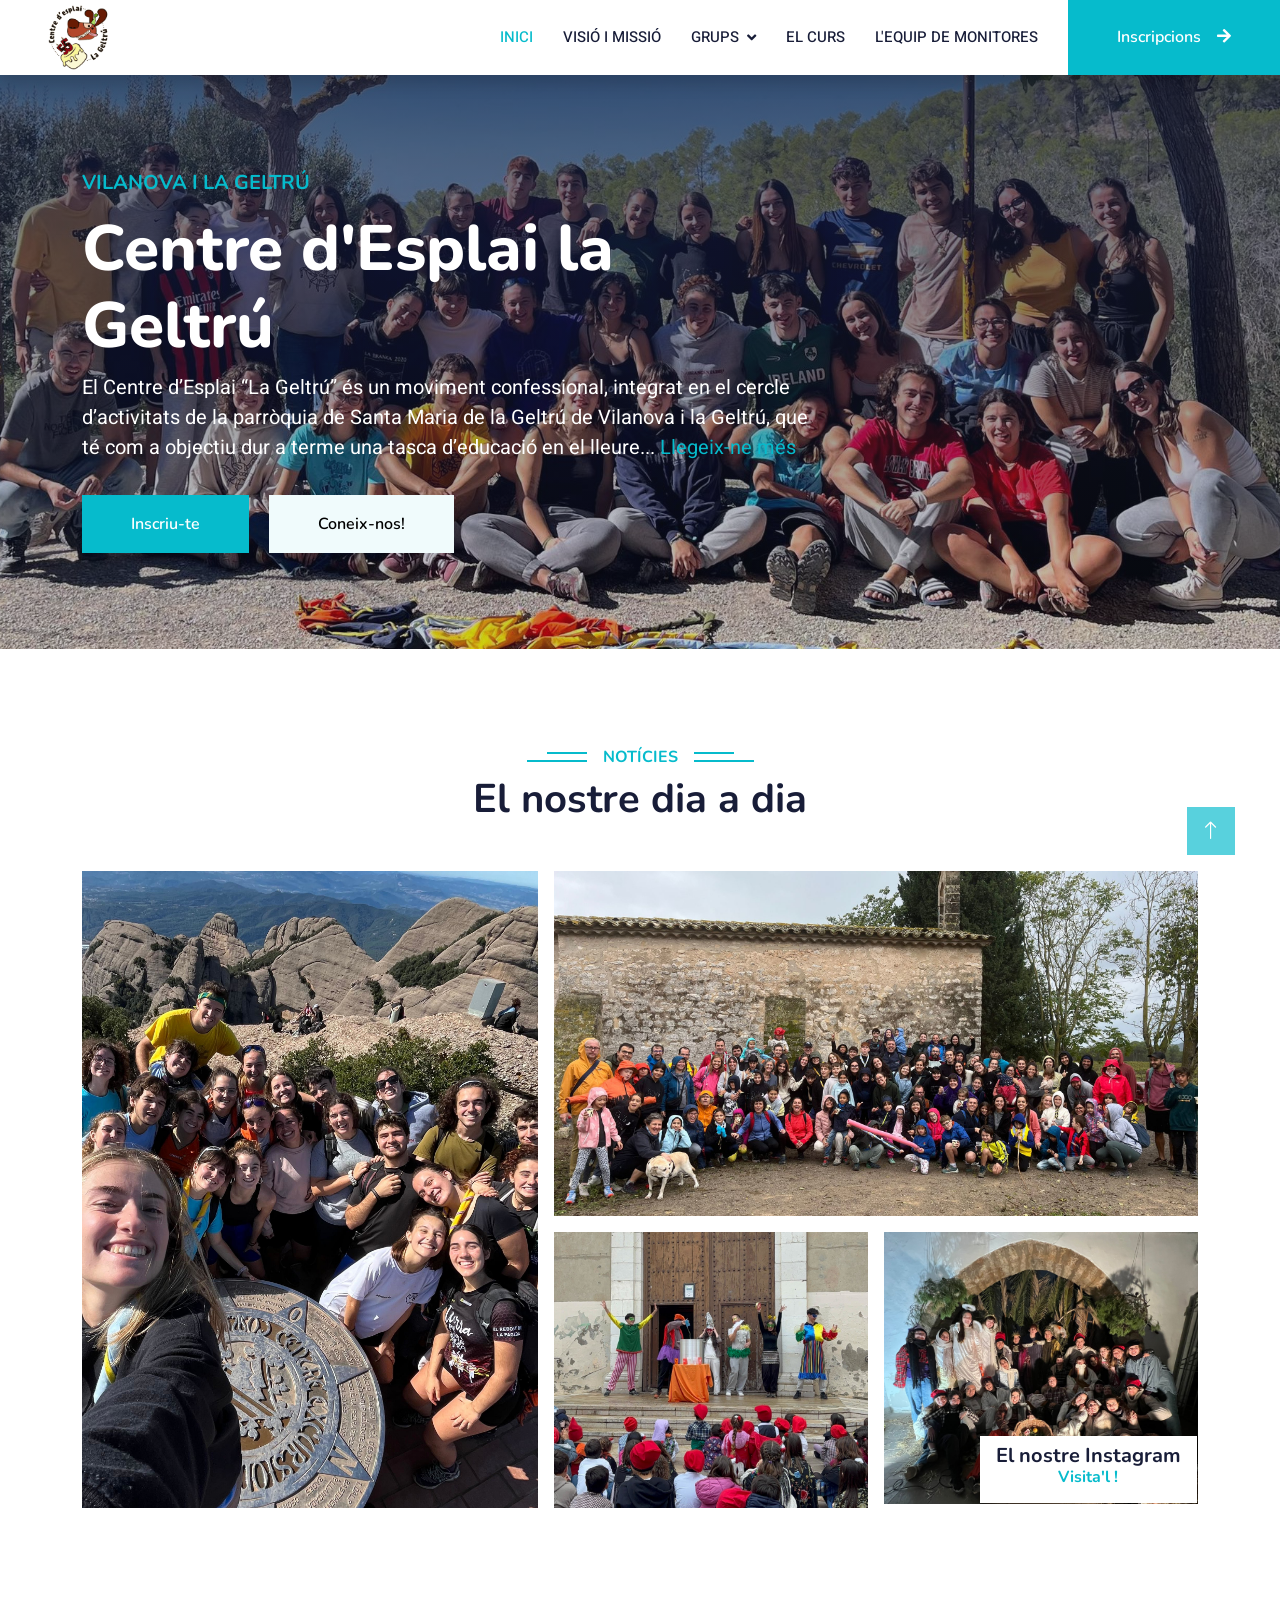
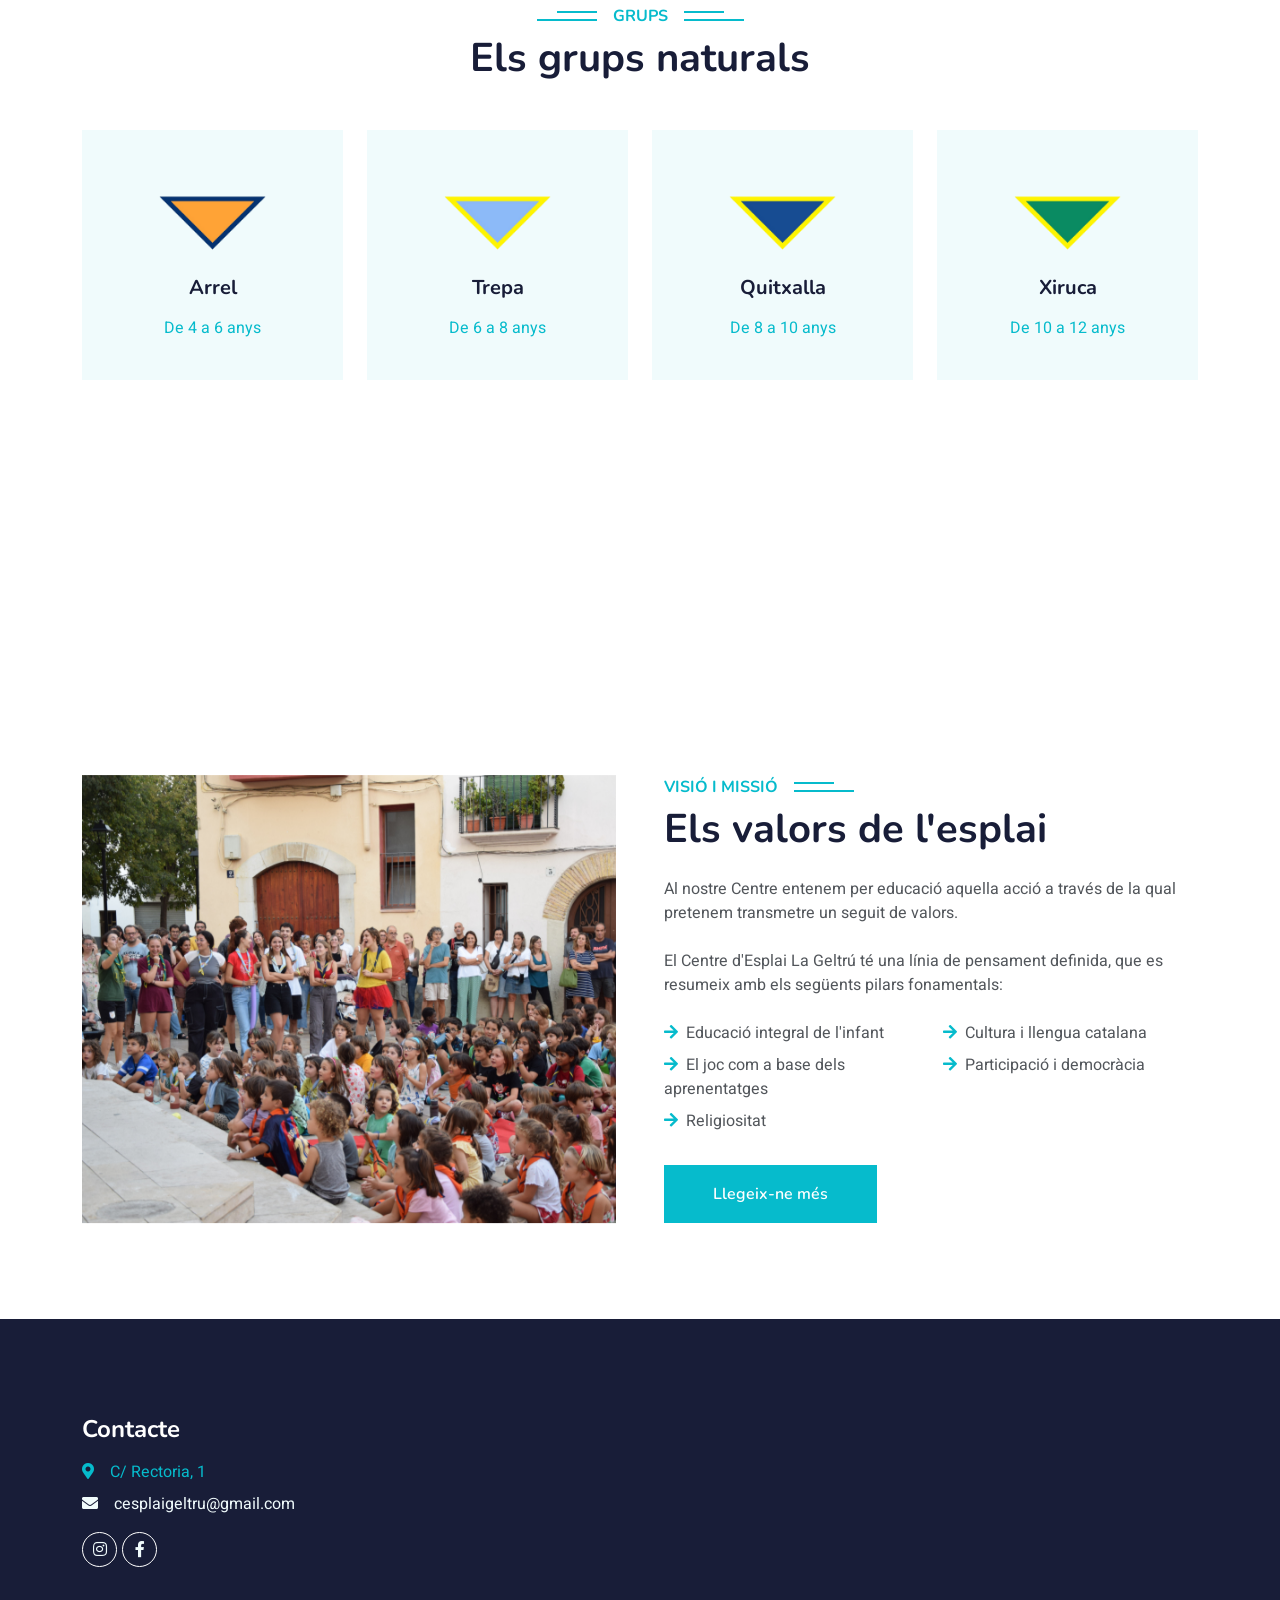
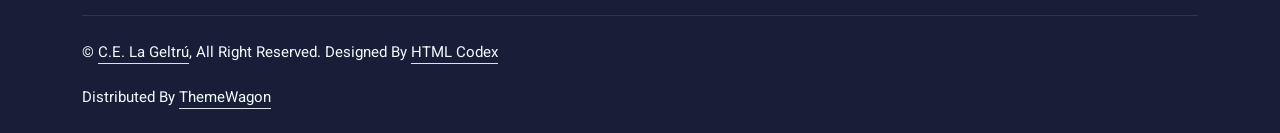
==== index.html @ 1fa0dbd3 "arreglat header index" ====
<!DOCTYPE html>
<html lang="cat">

<head>
    <meta charset="utf-8">
    <title>C.E. La Geltrú</title>
    <meta content="width=device-width, initial-scale=1.0" name="viewport">
    <meta content="" name="keywords">
    <meta content="" name="description">

    <!-- Favicon -->
    <link href="img/favicon.png" rel="icon">

    <!-- Google Web Fonts -->
    <link rel="preconnect" href="https://fonts.googleapis.com">
    <link rel="preconnect" href="https://fonts.gstatic.com" crossorigin>
    <link href="https://fonts.googleapis.com/css2?family=Heebo:wght@400;500;600&family=Nunito:wght@600;700;800&display=swap" rel="stylesheet">

    <!-- Icon Font Stylesheet -->
    <link href="https://cdnjs.cloudflare.com/ajax/libs/font-awesome/5.10.0/css/all.min.css" rel="stylesheet">
    <link href="https://cdn.jsdelivr.net/npm/bootstrap-icons@1.4.1/font/bootstrap-icons.css" rel="stylesheet">

    <!-- Libraries Stylesheet -->
    <link href="lib/animate/animate.min.css" rel="stylesheet">
    <link href="lib/owlcarousel/assets/owl.carousel.min.css" rel="stylesheet">

    <!-- Customized Bootstrap Stylesheet -->
    <link href="css/bootstrap.min.css" rel="stylesheet">

    <!-- Template Stylesheet -->
    <link href="css/style.css" rel="stylesheet">
</head>

<body>
    <!-- Spinner Start -->
    <div id="spinner" class="show bg-white position-fixed translate-middle w-100 vh-100 top-50 start-50 d-flex align-items-center justify-content-center">
        <div class="spinner-border text-primary" style="width: 3rem; height: 3rem;" role="status">
            <span class="sr-only">Loading...</span>
        </div>
    </div>
    <!-- Spinner End -->


    <!-- Navbar Start -->
    <nav class="navbar navbar-expand-lg bg-white navbar-light shadow sticky-top p-0">
        <a href="index.html" class="navbar-brand d-flex align-items-center px-4 px-lg-5">
            <img src="img/logo.png" height=100%></img>
        </a>
        <button type="button" class="navbar-toggler me-4" data-bs-toggle="collapse" data-bs-target="#navbarCollapse">
            <span class="navbar-toggler-icon"></span>
        </button>
        <div class="collapse navbar-collapse" id="navbarCollapse">
            <div class="navbar-nav ms-auto p-4 p-lg-0">
                <a href="index.html" class="nav-item nav-link active">Inici</a>
                <a href="visio.html" class="nav-item nav-link">Visió i missió</a>
                <div class="nav-item dropdown">
                    <a href="#" class="nav-link dropdown-toggle" data-bs-toggle="dropdown">Grups</a>
                    <div class="dropdown-menu fade-down m-0">
                        <a href="grups/arrel.html" class="dropdown-item">Arrel</a>
                        <a href="grups/trepa.html" class="dropdown-item">Trepa</a>
                        <a href="grups/quitxalla.html" class="dropdown-item">Quitxalla</a>
                        <a href="grups/xiruca.html" class="dropdown-item">Xiruca</a>
                        <a href="grups/casal.html" class="dropdown-item">Casal</a>
                        <a href="grups/branca.html" class="dropdown-item">Branca</a>
                        <a href="grups/premonis.html" class="dropdown-item">Premonitoratge</a>
                    </div>
                </div>
                <a href="calendari.html" class="nav-item nav-link">El curs</a>
                <a href="equip.html" class="nav-item nav-link">L'equip de monitores</a>
            </div>
            <a href="inscripcions.html" class="btn btn-primary py-4 px-lg-5 d-none d-lg-block">Inscripcions<i class="fa fa-arrow-right ms-3"></i></a>
        </div>
    </nav>
    <!-- Navbar End --> 


    <!-- Header Start -->
    <div class="container-fluid bg-primary py-5 mb-5 page-header" id="index">
        <div class="container py-5">
                        <div class="row justify-content-start">
                            <div class="col-sm-10 col-lg-8">
                                <h5 class="text-primary text-uppercase mb-3 animated slideInDown">Vilanova i la Geltrú</h5>
                                <h1 class="display-3 text-white animated slideInDown">Centre d'Esplai la Geltrú</h1>
                                <p class="fs-5 text-white mb-4 pb-2 d-none d-md-block">El Centre d’Esplai “La Geltrú” és un moviment confessional, integrat en el cercle d’activitats de la parròquia de Santa Maria de la Geltrú de Vilanova i la Geltrú, que té com a objectiu dur a terme una tasca d’educació en el lleure... <a href="historia.html">Llegeix-ne més</a></p>
                                <a href="inscripcions.html" class="btn btn-primary py-md-3 px-md-5 me-3 animated slideInLeft">Inscriu-te</a>
                                <a href="historia.html" class="btn btn-light py-md-3 px-md-5 animated slideInRight">Coneix-nos!</a>
                            </div>
                        </div>
                    </div>
                </div>
    <!-- Header End -->


<!-- Instagram Start -->
<div class="container-xxl py-5 wow fadeInUp" data-wow-delay="0.1s">
    <div class="container">
        <div class="row g-3">
        <div class="text-center">
            <h6 class="section-title bg-white text-center text-primary px-3">Notícies</h6>
            <h1 class="mb-5">El nostre dia a dia</h1>
        </div> </div>
            <div class="row g-3">
                <div class="col-lg-5 col-md-6 wow zoomIn" data-wow-delay="0.7s" style="min-height: 350px;">
                    <a class="position-relative d-block h-100 overflow-hidden" href="https://www.instagram.com/p/DBI7vwUIC6t/?utm_source=ig_web_copy_link&igsh=MzRlODBiNWFlZA==">
                        <img class="img-fluid position-absolute w-100 h-100" src="img/VWhatsApp Image 2025-03-07 at 10.24.25 AM (1).jpeg" alt="" style="object-fit: cover;">
                    </a>
                </div>
                <div class="col-lg-7 col-md-6">
                    <div class="row g-3">
                        <div class="col-lg-12 col-md-12 wow zoomIn" data-wow-delay="0.1s">
                            <a class="position-relative d-block overflow-hidden" href="https://www.instagram.com/p/DBqfs05ogkn/?utm_source=ig_web_copy_link&igsh=MzRlODBiNWFlZA==">
                                <img class="img-fluid" src="img/ilWhatsApp Image 2025-03-07 at 10.33.43 AM.jpeg" alt="">
                                
                            </a>
                        </div>
                        <div class="col-lg-6 col-md-12 wow zoomIn" data-wow-delay="0.3s">
                            <a class="position-relative d-block overflow-hidden" href="https://www.instagram.com/p/DG1XF99ouFu/?utm_source=ig_web_copy_link&igsh=MzRlODBiNWFlZA==">
                                <img class="img-fluid" src="img/WhatsApp Image 2025-02-22 at 8.31.46 PM.jpeg" alt="">
                                
                            </a>
                        </div>
                        <div class="col-lg-6 col-md-12 wow zoomIn" data-wow-delay="0.5s">
                            <a class="position-relative d-block overflow-hidden" href="https://www.instagram.com/celageltru/">
                                <img class="img-fluid" src="img/WhatsApp Image 2025-03-07 at 10.23.51 AM (1).jpeg" alt="">
                                <div class="bg-white text-center position-absolute bottom-0 end-0 py-2 px-3" style="margin: 1px;">
                                    <h5 class="m-0">El nostre Instagram</h5>
                                    <h6 class="text-primary">Visita'l !</h6>
                                </div>
                            </a>
                        </div>
                    </div>
                </div>
                
            </div>
        
        </div>
    </div>
<!-- Instagram End -->
 

    <!-- Grups naturals Start -->
    <div class="container-xxl py-5">
        <div class="container">
            <div class="text-center wow fadeInUp" data-wow-delay="0.1s">
                <h6 class="section-title bg-white text-center text-primary px-3">Grups</h6>
                <h1 class="mb-5">Els grups naturals</h1>
            </div>
            <div class="row g-4">
                <div class="col-lg-3 col-sm-6 wow fadeInUp" data-wow-delay="0.1s">
                    <a href="grups/arrel.html">
                        <div class="service-item text-center pt-3">
                            <div class="p-4">
                                <i><img src="img/arrel.png" width=50%></img></i>
                                <h5 class="mb-3">Arrel</h5>
                                <p>De 4 a 6 anys</p>
                            </div>
                        </div>
                    </a>
                </div>
                <div class="col-lg-3 col-sm-6 wow fadeInUp" data-wow-delay="0.3s">
                    <a href="grups/trepa.html">
                        <div class="service-item text-center pt-3">
                            <div class="p-4">
                                <i><img src="img/trepa.png" width=50%></img></i>
                                <h5 class="mb-3">Trepa</h5>
                                <p>De 6 a 8 anys</p>
                            </div>
                        </div>
                    </a>
                </div>
                <div class="col-lg-3 col-sm-6 wow fadeInUp" data-wow-delay="0.5s">
                    <a href="grups/quitxalla.html">
                        <div class="service-item text-center pt-3">
                            <div class="p-4">
                                <i><img src="img/quitxalla.png" width=50%></img></i>
                                <h5 class="mb-3">Quitxalla</h5>
                                <p>De 8 a 10 anys</p>
                            </div>
                        </div>
                    </a>
                </div>
                <div class="col-lg-3 col-sm-6 wow fadeInUp" data-wow-delay="0.7s">
                    <a href="grups/xiruca.html">
                        <div class="service-item text-center pt-3">
                            <div class="p-4">
                                <i><img src="img/xiruca.png" width=50%></img></i>
                                <h5 class="mb-3">Xiruca</h5>
                                <p>De 10 a 12 anys</p>
                            </div>
                        </div>
                    </a>
                </div>
            </div>
            <br><br>
            <div class="row g-4">
                <div class="col-lg-3 col-sm-6 wow fadeInUp" data-wow-delay="0.1s">
                    <a href="grups/casal.html">
                        <div class="service-item text-center pt-3">
                            <div class="p-4">
                                <i><img src="img/casal.png" width=50%></img></i>
                                <h5 class="mb-3">Casal</h5>
                                <p>De 12 a 14 anys</p>
                            </div>
                        </div>
                    </a>
                </div>
                <div class="col-lg-3 col-sm-6 wow fadeInUp" data-wow-delay="0.3s">
                    <a href="grups/branca.html">
                        <div class="service-item text-center pt-3">
                            <div class="p-4">
                                <i><img src="img/branca.png" width=50%></img></i>
                                <h5 class="mb-3">Branca</h5>
                                <p>De 14 a 16 anys</p>
                            </div>
                        </div>
                    </a>
                </div>
                <div class="col-lg-3 col-sm-6 wow fadeInUp" data-wow-delay="0.5s">
                    <a href="grups/premonis.html">
                        <div class="service-item text-center pt-3">
                            <div class="p-4">
                                <i><img src="img/premonitoratge.png" width=50%></img></i>
                                <h5 class="mb-3">Premonitoratge</h5>
                                <p>De 16 a 17 anys</p>
                            </div>
                        </div>
                    </a>
                </div>
                
            </div>
        </div>
    </div>
    <!-- Grups naturals End -->


    <!-- About Start -->
    <div class="container-xxl py-5">
        <div class="container">
            <div class="row g-5">
                <div class="col-lg-6 wow fadeInUp" data-wow-delay="0.1s" style="min-height: 400px;">
                    <div class="position-relative h-100">
                        <img class="img-fluid position-absolute w-100 h-100" src="img/valors.jpg" alt="" style="object-fit: cover;">
                    </div>
                </div>
                <div class="col-lg-6 wow fadeInUp" data-wow-delay="0.3s">
                    <h6 class="section-title bg-white text-start text-primary pe-3">Visió i missió</h6>
                    <h1 class="mb-4">Els valors de l'esplai</h1>
                    <p class="mb-4">Al nostre Centre entenem per educació aquella acció a través de la qual pretenem transmetre un seguit de valors. </p>
                    <p class="mb-4">El Centre d'Esplai La Geltrú té una línia de pensament definida, que es resumeix amb els següents pilars fonamentals:</p>
                    <div class="row gy-2 gx-4 mb-4">
                        <div class="col-sm-6">
                            <p class="mb-0"><i class="fa fa-arrow-right text-primary me-2"></i>Educació integral de l'infant</p>
                        </div>
                        <div class="col-sm-6">
                            <p class="mb-0"><i class="fa fa-arrow-right text-primary me-2"></i>Cultura i llengua catalana</p>
                        </div>
                        <div class="col-sm-6">
                            <p class="mb-0"><i class="fa fa-arrow-right text-primary me-2"></i>El joc com a base dels aprenentatges</p>
                        </div>
                        <div class="col-sm-6">
                            <p class="mb-0"><i class="fa fa-arrow-right text-primary me-2"></i>Participació i democràcia</p>
                        </div>
                        <div class="col-sm-6">
                            <p class="mb-0"><i class="fa fa-arrow-right text-primary me-2"></i>Religiositat</p>
                        </div>
                    </div>
                    <a class="btn btn-primary py-3 px-5 mt-2" href="visio.html">Llegeix-ne més</a>
                </div>
            </div>
        </div>
    </div>
    <!-- About End -->



    <!-- Footer Start -->
    <div class="container-fluid bg-dark text-light footer pt-5 mt-5 wow fadeIn" data-wow-delay="0.1s">
        <div class="container py-5">
            <div class="row g-5">
                <!-- <div class="col-lg-3 col-md-6">
                    <h4 class="text-white mb-3">Quick Link</h4>
                    <a class="btn btn-link" href="">About Us</a>
                    <a class="btn btn-link" href="">Contact Us</a>
                    <a class="btn btn-link" href="">Privacy Policy</a>
                    <a class="btn btn-link" href="">Terms & Condition</a>
                    <a class="btn btn-link" href="">FAQs & Help</a>
                </div> -->
                <div class="col-lg-3 col-md-6">
                    <h4 class="text-white mb-3">Contacte</h4>
                    <a href="https://www.google.com/maps/place/Carrer+de+la+Rectoria,+1,+08800+Vilanova+i+la+Geltr%C3%BA,+Barcelona/@41.22639,1.72772,16z/data=!3m1!4b1!4m6!3m5!1s0x12a386e25d2d1de1:0x1eefc27542e8ba78!8m2!3d41.22639!4d1.72772!16s%2Fg%2F11c5nv14q2?entry=ttu&g_ep=EgoyMDI0MTAwMi4xIKXMDSoASAFQAw%3D%3D"><p class="mb-2"><i class="fa fa-map-marker-alt me-3"></i>C/ Rectoria, 1</p></a>
                    <!-- <p class="mb-2"><i class="fa fa-phone-alt me-3"></i>+012 345 67890</p> -->
                    <p class="mb-2"><i class="fa fa-envelope me-3"></i>cesplaigeltru@gmail.com</p>
                    <div class="d-flex pt-2">
                        <a class="btn btn-outline-light btn-social" href="https://www.instagram.com/celageltru/"><i class="fab fa-instagram"></i></a>
                        <a class="btn btn-outline-light btn-social" href="https://www.facebook.com/celageltru/"><i class="fab fa-facebook-f"></i></a>
                    </div>
                </div>
                <!-- <div class="col-lg-3 col-md-6">
                    <h4 class="text-white mb-3">Gallery</h4>
                    <div class="row g-2 pt-2">
                        <div class="col-4">
                            <img class="img-fluid bg-light p-1" src="img/course-1.jpg" alt="">
                        </div>
                        <div class="col-4">
                            <img class="img-fluid bg-light p-1" src="img/course-2.jpg" alt="">
                        </div>
                        <div class="col-4">
                            <img class="img-fluid bg-light p-1" src="img/course-3.jpg" alt="">
                        </div>
                        <div class="col-4">
                            <img class="img-fluid bg-light p-1" src="img/course-2.jpg" alt="">
                        </div>
                        <div class="col-4">
                            <img class="img-fluid bg-light p-1" src="img/course-3.jpg" alt="">
                        </div>
                        <div class="col-4">
                            <img class="img-fluid bg-light p-1" src="img/course-1.jpg" alt="">
                        </div>
                    </div>
                </div> -->
            </div>
        </div>
        <div class="container">
            <div class="copyright">
                <div class="row">
                    <div class="col-md-6 text-center text-md-start mb-3 mb-md-0">
                        &copy; <a class="border-bottom" href="#">C.E. La Geltrú</a>, All Right Reserved.

                        <!--/*** This template is free as long as you keep the footer author’s credit link/attribution link/backlink. If you'd like to use the template without the footer author’s credit link/attribution link/backlink, you can purchase the Credit Removal License from "https://htmlcodex.com/credit-removal". Thank you for your support. ***/-->
                        Designed By <a class="border-bottom" href="https://htmlcodex.com">HTML Codex</a><br><br>
                        Distributed By <a class="border-bottom" href="https://themewagon.com">ThemeWagon</a>
                    </div>
                </div>
            </div>
        </div>
    </div>
    <!-- Footer End -->


    <!-- Back to Top -->
    <a href="#" class="btn btn-lg btn-primary btn-lg-square back-to-top"><i class="bi bi-arrow-up"></i></a>


    <!-- JavaScript Libraries -->
    <script src="https://code.jquery.com/jquery-3.4.1.min.js"></script>
    <script src="https://cdn.jsdelivr.net/npm/bootstrap@5.0.0/dist/js/bootstrap.bundle.min.js"></script>
    <script src="lib/wow/wow.min.js"></script>
    <script src="lib/easing/easing.min.js"></script>
    <script src="lib/waypoints/waypoints.min.js"></script>
    <script src="lib/owlcarousel/owl.carousel.min.js"></script>

    <!-- Template Javascript -->
    <script src="js/main.js"></script>
</body>

</html>
---- css/style.css ----
/********** Template CSS **********/
:root {
    --primary: #06BBCC;
    --light: #F0FBFC;
    --dark: #181d38;
}

.fw-medium {
    font-weight: 600 !important;
}

.fw-semi-bold {
    font-weight: 700 !important;
}

.back-to-top {
    position: fixed;
    display: none;
    right: 45px;
    bottom: 45px;
    z-index: 99;
}


/*** Spinner ***/
#spinner {
    opacity: 0;
    visibility: hidden;
    transition: opacity .5s ease-out, visibility 0s linear .5s;
    z-index: 99999;
}

#spinner.show {
    transition: opacity .5s ease-out, visibility 0s linear 0s;
    visibility: visible;
    opacity: 1;
}


/*** Button ***/
.btn {
    font-family: 'Nunito', sans-serif;
    font-weight: 600;
    transition: .5s;
}

.btn.btn-primary,
.btn.btn-secondary {
    color: #FFFFFF;
}

.btn-square {
    width: 38px;
    height: 38px;
}

.btn-sm-square {
    width: 32px;
    height: 32px;
}

.btn-lg-square {
    width: 48px;
    height: 48px;
}

.btn-square,
.btn-sm-square,
.btn-lg-square {
    padding: 0;
    display: flex;
    align-items: center;
    justify-content: center;
    font-weight: normal;
    border-radius: 0px;
}


/*** Navbar ***/
.navbar .dropdown-toggle::after {
    border: none;
    content: "\f107";
    font-family: "Font Awesome 5 Free";
    font-weight: 900;
    vertical-align: middle;
    margin-left: 8px;
}

.navbar-light .navbar-nav .nav-link {
    margin-right: 30px;
    padding: 25px 0;
    color: #FFFFFF;
    font-size: 15px;
    text-transform: uppercase;
    outline: none;
}

.navbar-light .navbar-nav .nav-link:hover,
.navbar-light .navbar-nav .nav-link.active {
    color: var(--primary);
}

@media (max-width: 991.98px) {
    .navbar-light .navbar-nav .nav-link  {
        margin-right: 0;
        padding: 10px 0;
    }

    .navbar-light .navbar-nav {
        border-top: 1px solid #EEEEEE;
    }
}

.navbar-light .navbar-brand,
.navbar-light a.btn {
    height: 75px;
}

.navbar-light .navbar-nav .nav-link {
    color: var(--dark);
    font-weight: 500;
}

.navbar-light.sticky-top {
    top: -100px;
    transition: .5s;
}

@media (min-width: 992px) {
    .navbar .nav-item .dropdown-menu {
        display: block;
        margin-top: 0;
        opacity: 0;
        visibility: hidden;
        transition: .5s;
    }

    .navbar .dropdown-menu.fade-down {
        top: 100%;
        transform: rotateX(-75deg);
        transform-origin: 0% 0%;
    }

    .navbar .nav-item:hover .dropdown-menu {
        top: 100%;
        transform: rotateX(0deg);
        visibility: visible;
        transition: .5s;
        opacity: 1;
    }
}


/*** Header carousel ***/
@media (max-width: 768px) {
    .header-carousel .owl-carousel-item {
        position: relative;
        min-height: 500px;
    }
    
    .header-carousel .owl-carousel-item img {
        position: absolute;
        width: 100%;
        height: 100%;
        object-fit: cover;
    }
}

.header-carousel .owl-nav {
    position: absolute;
    top: 50%;
    right: 8%;
    transform: translateY(-50%);
    display: flex;
    flex-direction: column;
}

.header-carousel .owl-nav .owl-prev,
.header-carousel .owl-nav .owl-next {
    margin: 7px 0;
    width: 45px;
    height: 45px;
    display: flex;
    align-items: center;
    justify-content: center;
    color: #FFFFFF;
    background: transparent;
    border: 1px solid #FFFFFF;
    font-size: 22px;
    transition: .5s;
}

.header-carousel .owl-nav .owl-prev:hover,
.header-carousel .owl-nav .owl-next:hover {
    background: var(--primary);
    border-color: var(--primary);
}

.page-header {
    background: linear-gradient(rgba(24, 29, 56, .7), rgba(24, 29, 56, .7));
    background-position: center center;
    background-repeat: no-repeat;
    background-size: cover;
}
.page-header-inner {
    background: rgba(15, 23, 43, .7);
}

#visio{background: linear-gradient(rgba(24, 29, 56, .7), rgba(24, 29, 56, .2)), url(../img/head.JPG);
    background-position: center center;
    background-repeat: no-repeat;
    background-size: cover;}
#curs{background: linear-gradient(rgba(24, 29, 56, .7), rgba(24, 29, 56, .2)), url(../img/rotllana.jpg);
    background-position: center center;
    background-repeat: no-repeat;
    background-size: cover;}
#monis{background: linear-gradient(rgba(24, 29, 56, .7), rgba(24, 29, 56, .5)), url(../img/moniss.jpg);
    background-position: center center;
    background-repeat: no-repeat;
    background-size: cover;}
#arrel{background: linear-gradient(rgba(24, 29, 56, .7), rgba(24, 29, 56, .2)), url(../img/fa.JPG);
    background-position: center center;
    background-repeat: no-repeat;
    background-size: cover;}
#trepa{background: linear-gradient(rgba(24, 29, 56, .7), rgba(24, 29, 56, .2)), url(../img/ft.JPG);
    background-position: center center;
    background-repeat: no-repeat;
    background-size: cover;}
#quitxalla{background: linear-gradient(rgba(24, 29, 56, .7), rgba(24, 29, 56, .2)), url(../img/fq.jpg);
    background-position: center center;
    background-repeat: no-repeat;
    background-size: cover;}
#xiruca{background: linear-gradient(rgba(24, 29, 56, .7), rgba(24, 29, 56, .2)), url(../img/fx.JPG);
    background-position: center center;
    background-repeat: no-repeat;
    background-size: cover;}
#casal{background: linear-gradient(rgba(24, 29, 56, .7), rgba(24, 29, 56, .2)), url(../img/fc.jpeg);
    background-position: center center;
    background-repeat: no-repeat;
    background-size: cover;}
#branca{background: linear-gradient(rgba(24, 29, 56, .7), rgba(24, 29, 56, .2)), url(../img/fb.jpg);
    background-position: center center;
    background-repeat: no-repeat;
    background-size: cover;}
#premonis{background: linear-gradient(rgba(24, 29, 56, .7), rgba(24, 29, 56, .2)), url(../img/fp.jpg);
    background-position: center center;
    background-repeat: no-repeat;
    background-size: cover;}
#inscripcions{background: linear-gradient(rgba(24, 29, 56, .7), rgba(24, 29, 56, .2)), url(../img/ins.JPG);
    background-position: center center;
    background-repeat: no-repeat;
    background-size: cover;}
#his{background: linear-gradient(rgba(24, 29, 56, .7), rgba(24, 29, 56, .2)), url(../img/nosaltres.jpg);
    background-position: center center;
    background-repeat: no-repeat;
    background-size: cover;}
#index{background: linear-gradient(rgba(24, 29, 56, .7), rgba(24, 29, 56, .2)), url(../img/carousel.jpeg);
    background-position: center center;
    background-repeat: no-repeat;
    background-size: cover;}



.breadcrumb-item + .breadcrumb-item::before {
    color: var(--light);
}


/*** Section Title ***/
.section-title {
    position: relative;
    display: inline-block;
    text-transform: uppercase;
}

.section-title::before {
    position: absolute;
    content: "";
    width: calc(100% + 80px);
    height: 2px;
    top: 4px;
    left: -40px;
    background: var(--primary);
    z-index: -1;
}

.section-title::after {
    position: absolute;
    content: "";
    width: calc(100% + 120px);
    height: 2px;
    bottom: 5px;
    left: -60px;
    background: var(--primary);
    z-index: -1;
}

.section-title.text-start::before {
    width: calc(100% + 40px);
    left: 0;
}

.section-title.text-start::after {
    width: calc(100% + 60px);
    left: 0;
}


/*** Service ***/
.service-item {
    background: var(--light);
    transition: .5s;
}

.service-item:hover {
    margin-top: -10px;
    background: var(--primary);
}

.service-item * {
    transition: .5s;
}

.service-item:hover * {
    color: var(--light) !important;
}


/*** Categories & Courses ***/
.category img,
.course-item img {
    transition: .5s;
}

.category a:hover img,
.course-item:hover img {
    transform: scale(1.1);
}


/*** Team ***/
.team-item img {
    transition: .5s;
}

.team-item:hover img {
    transform: scale(1.1);
}


/*** Testimonial ***/
.testimonial-carousel::before {
    position: absolute;
    content: "";
    top: 0;
    left: 0;
    height: 100%;
    width: 0;
    background: linear-gradient(to right, rgba(255, 255, 255, 1) 0%, rgba(255, 255, 255, 0) 100%);
    z-index: 1;
}

.testimonial-carousel::after {
    position: absolute;
    content: "";
    top: 0;
    right: 0;
    height: 100%;
    width: 0;
    background: linear-gradient(to left, rgba(255, 255, 255, 1) 0%, rgba(255, 255, 255, 0) 100%);
    z-index: 1;
}

@media (min-width: 768px) {
    .testimonial-carousel::before,
    .testimonial-carousel::after {
        width: 200px;
    }
}

@media (min-width: 992px) {
    .testimonial-carousel::before,
    .testimonial-carousel::after {
        width: 300px;
    }
}

.testimonial-carousel .owl-item .testimonial-text,
.testimonial-carousel .owl-item.center .testimonial-text * {
    transition: .5s;
}

.testimonial-carousel .owl-item.center .testimonial-text {
    background: var(--primary) !important;
}

.testimonial-carousel .owl-item.center .testimonial-text * {
    color: #FFFFFF !important;
}

.testimonial-carousel .owl-dots {
    margin-top: 24px;
    display: flex;
    align-items: flex-end;
    justify-content: center;
}

.testimonial-carousel .owl-dot {
    position: relative;
    display: inline-block;
    margin: 0 5px;
    width: 15px;
    height: 15px;
    border: 1px solid #CCCCCC;
    transition: .5s;
}

.testimonial-carousel .owl-dot.active {
    background: var(--primary);
    border-color: var(--primary);
}


/*** Footer ***/
.footer .btn.btn-social {
    margin-right: 5px;
    width: 35px;
    height: 35px;
    display: flex;
    align-items: center;
    justify-content: center;
    color: var(--light);
    font-weight: normal;
    border: 1px solid #FFFFFF;
    border-radius: 35px;
    transition: .3s;
}

.footer .btn.btn-social:hover {
    color: var(--primary);
}

.footer .btn.btn-link {
    display: block;
    margin-bottom: 5px;
    padding: 0;
    text-align: left;
    color: #FFFFFF;
    font-size: 15px;
    font-weight: normal;
    text-transform: capitalize;
    transition: .3s;
}

.footer .btn.btn-link::before {
    position: relative;
    content: "\f105";
    font-family: "Font Awesome 5 Free";
    font-weight: 900;
    margin-right: 10px;
}

.footer .btn.btn-link:hover {
    letter-spacing: 1px;
    box-shadow: none;
}

.footer .copyright {
    padding: 25px 0;
    font-size: 15px;
    border-top: 1px solid rgba(256, 256, 256, .1);
}

.footer .copyright a {
    color: var(--light);
}

.footer .footer-menu a {
    margin-right: 15px;
    padding-right: 15px;
    border-right: 1px solid rgba(255, 255, 255, .1);
}

.footer .footer-menu a:last-child {
    margin-right: 0;
    padding-right: 0;
    border-right: none;
}



/* accordion */
.accordion {
    background-color: #F0FBFC;
    cursor: pointer;
    padding: 18px;
    width: 100%;
    border: none;
    text-align: left;
    outline: none;
    font-size: 15px;
    transition: 0.4s;
  }
  
  .activo, .accordion:hover {
    background-color: #83dde6;
  }

  .accordion:after {
    content: '\002B';
    color: #777;
    font-weight: bold;
    float: right;
    margin-left: 5px;
  }
  
  .activo:after {
    content: "\2212";
  }
  
  .panel {
    padding: 0 18px;
    background-color: white;
    max-height: 0;
    overflow: hidden;
    transition: max-height 0.2s ease-out;
  }



  .cita {
    padding-left: 20px; 
    border-left: 4px solid #83dde6; 
    font-style: italic; 
  }

    .cita span {
        font-style: normal;
        display: block;
    }
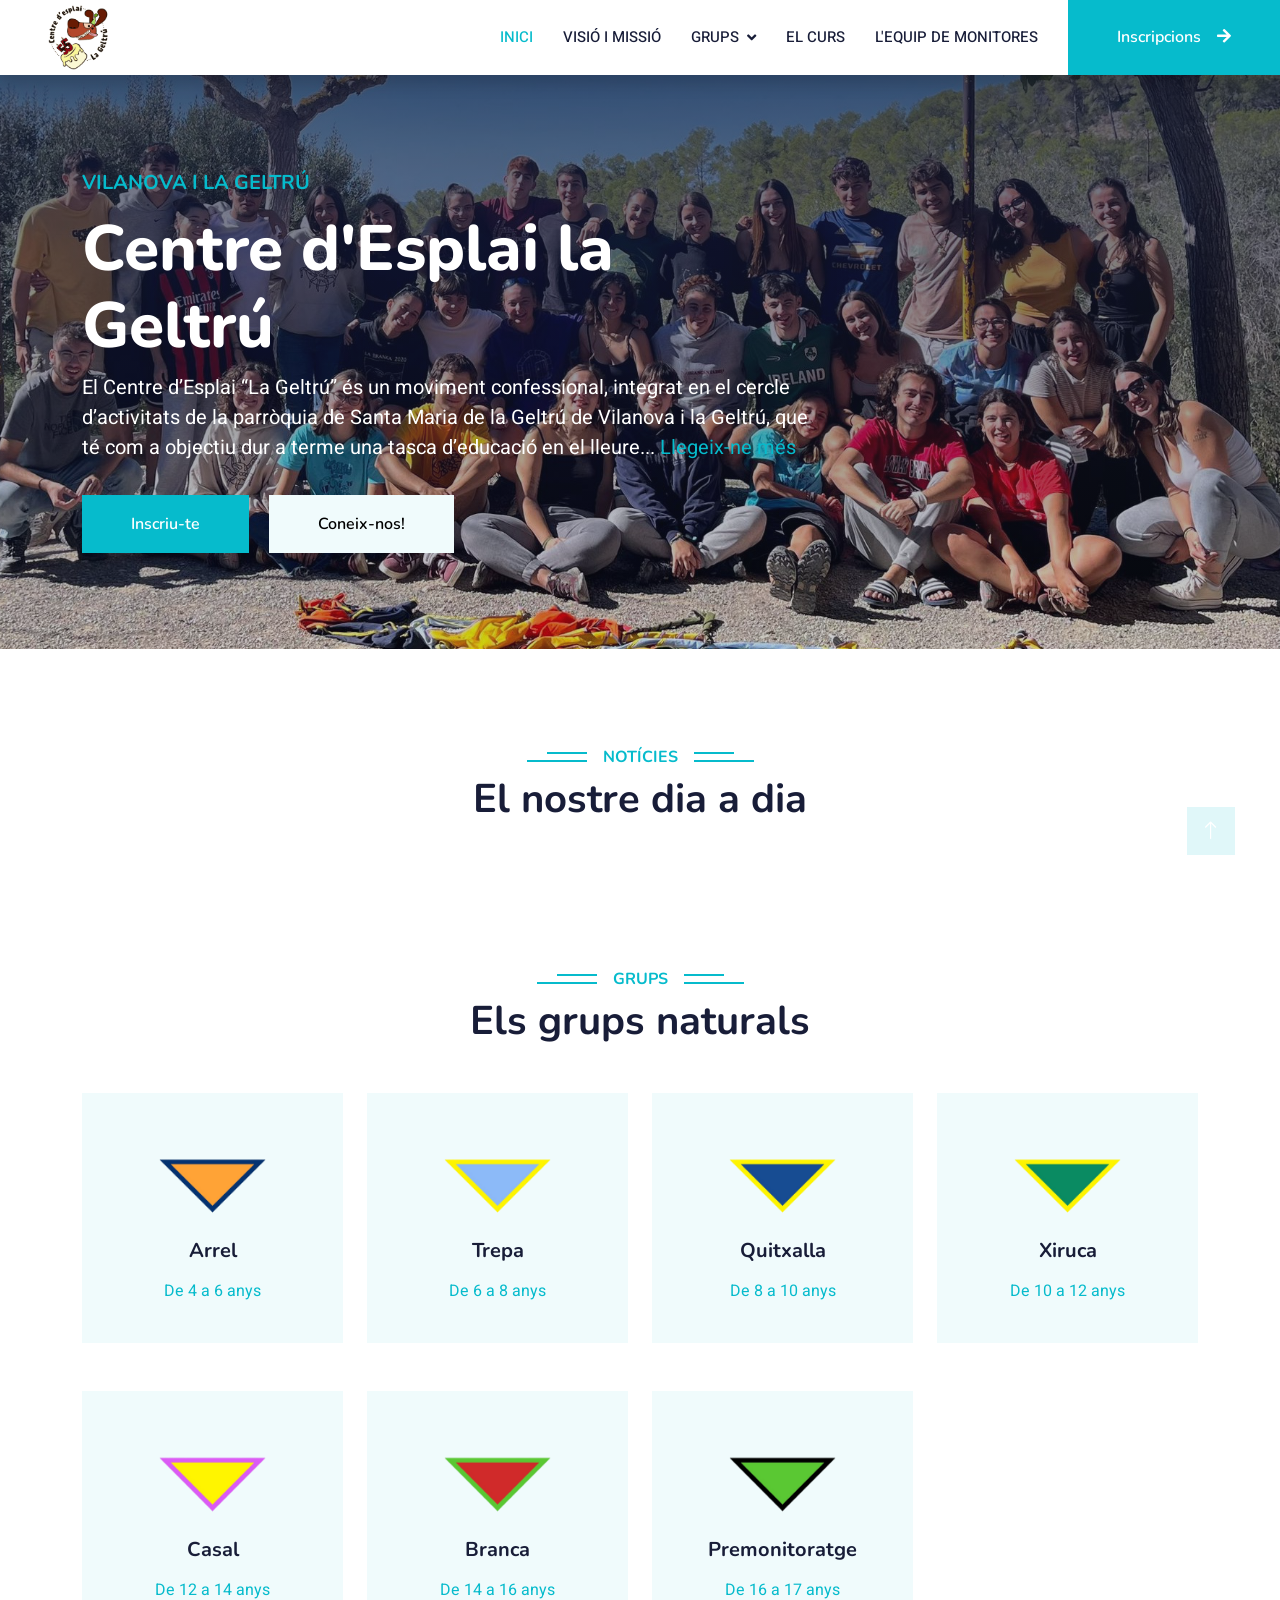
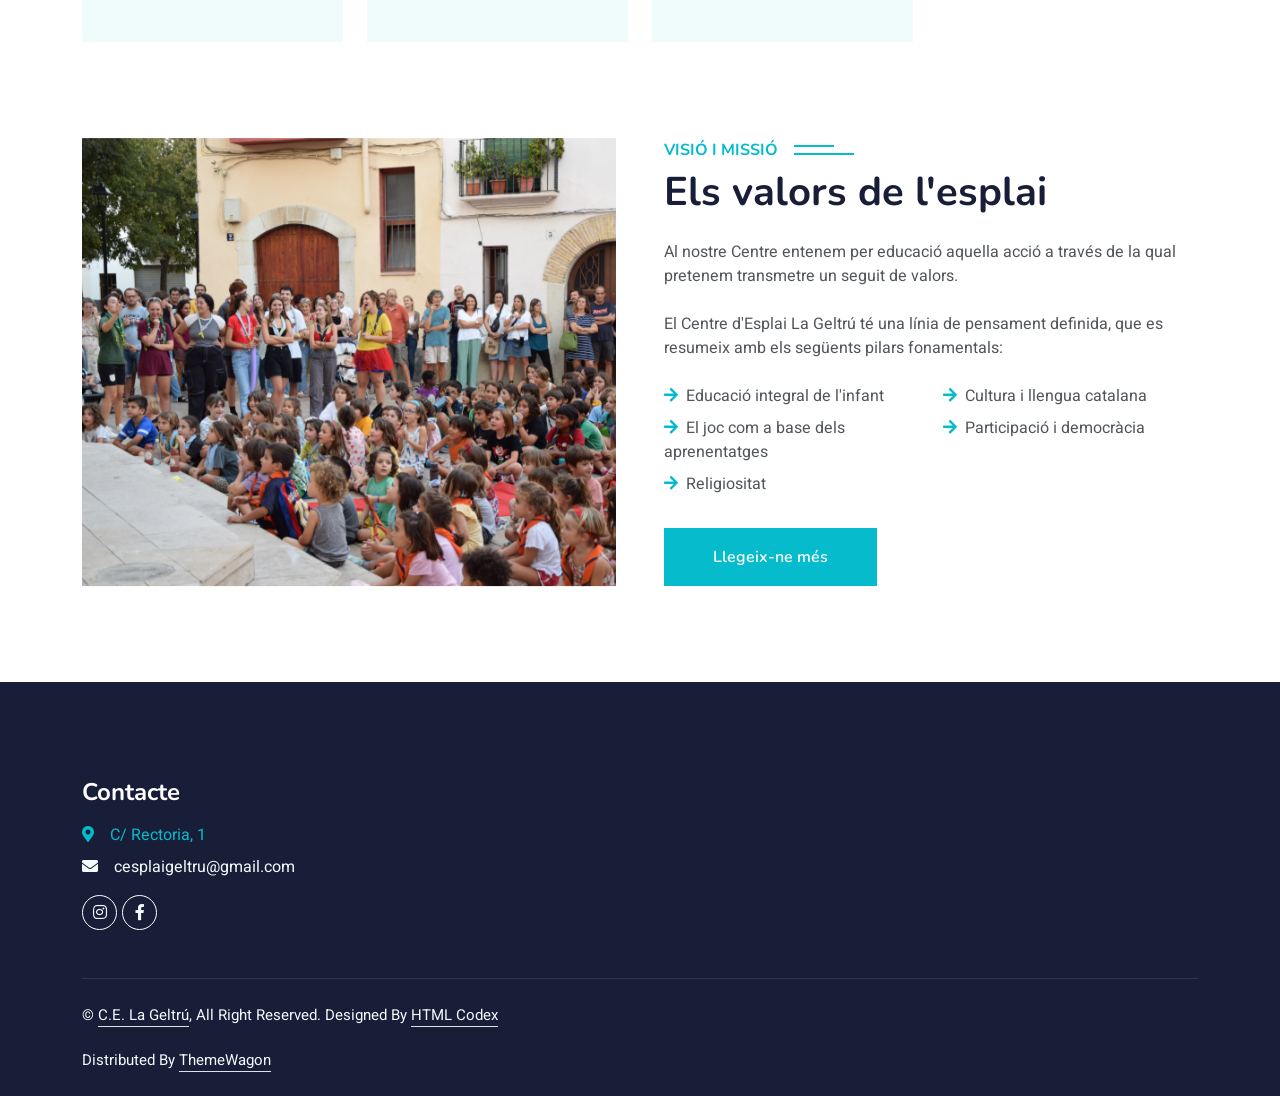
==== commit 572561fb: "instagram feed" ====
--- a/index.html
+++ b/index.html
@@ -100,7 +100,7 @@
             <h1 class="mb-5">El nostre dia a dia</h1>
         </div> </div>
             <div class="row g-3">
-                <div class="col-lg-5 col-md-6 wow zoomIn" data-wow-delay="0.7s" style="min-height: 350px;">
+                <!--<div class="col-lg-5 col-md-6 wow zoomIn" data-wow-delay="0.7s" style="min-height: 350px;">
                     <a class="position-relative d-block h-100 overflow-hidden" href="https://www.instagram.com/p/DBI7vwUIC6t/?utm_source=ig_web_copy_link&igsh=MzRlODBiNWFlZA==">
                         <img class="img-fluid position-absolute w-100 h-100" src="img/VWhatsApp Image 2025-03-07 at 10.24.25 AM (1).jpeg" alt="" style="object-fit: cover;">
                     </a>
@@ -129,7 +129,10 @@
                             </a>
                         </div>
                     </div>
-                </div>
+                </div>-->
+                <!-- Elfsight Instagram Feed | Untitled Instagram Feed -->
+<script src="https://static.elfsight.com/platform/platform.js" async></script>
+<div class="elfsight-app-4aebfb0d-f58f-48c7-8715-c1d0763eefd7" data-elfsight-app-lazy></div>
                 
             </div>
         
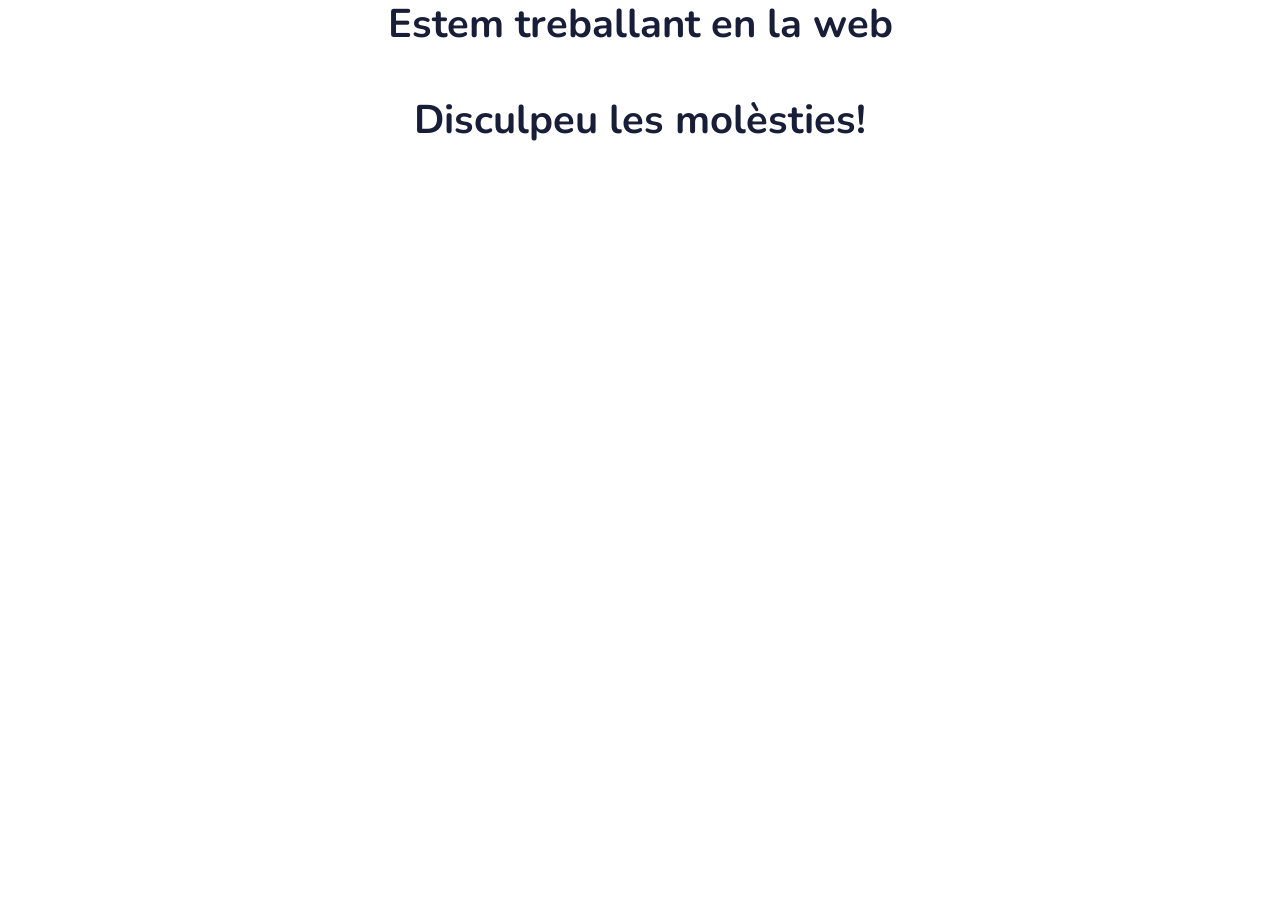
==== commit 0dc18867: "obres" ====
--- a/index.html
+++ b/index.html
@@ -32,328 +32,9 @@
 </head>
 
 <body>
-    <!-- Spinner Start -->
-    <div id="spinner" class="show bg-white position-fixed translate-middle w-100 vh-100 top-50 start-50 d-flex align-items-center justify-content-center">
-        <div class="spinner-border text-primary" style="width: 3rem; height: 3rem;" role="status">
-            <span class="sr-only">Loading...</span>
-        </div>
+    
+    <div class="text-center">
+        <h1 class="mb-5">Estem treballant en la web</h1>
+        <h1 class="mb-5">Disculpeu les molèsties!</h1>
     </div>
-    <!-- Spinner End -->
-
-
-    <!-- Navbar Start -->
-    <nav class="navbar navbar-expand-lg bg-white navbar-light shadow sticky-top p-0">
-        <a href="index.html" class="navbar-brand d-flex align-items-center px-4 px-lg-5">
-            <img src="img/logo.png" height=100%></img>
-        </a>
-        <button type="button" class="navbar-toggler me-4" data-bs-toggle="collapse" data-bs-target="#navbarCollapse">
-            <span class="navbar-toggler-icon"></span>
-        </button>
-        <div class="collapse navbar-collapse" id="navbarCollapse">
-            <div class="navbar-nav ms-auto p-4 p-lg-0">
-                <a href="index.html" class="nav-item nav-link active">Inici</a>
-                <a href="visio.html" class="nav-item nav-link">Visió i missió</a>
-                <div class="nav-item dropdown">
-                    <a href="#" class="nav-link dropdown-toggle" data-bs-toggle="dropdown">Grups</a>
-                    <div class="dropdown-menu fade-down m-0">
-                        <a href="grups/arrel.html" class="dropdown-item">Arrel</a>
-                        <a href="grups/trepa.html" class="dropdown-item">Trepa</a>
-                        <a href="grups/quitxalla.html" class="dropdown-item">Quitxalla</a>
-                        <a href="grups/xiruca.html" class="dropdown-item">Xiruca</a>
-                        <a href="grups/casal.html" class="dropdown-item">Casal</a>
-                        <a href="grups/branca.html" class="dropdown-item">Branca</a>
-                        <a href="grups/premonis.html" class="dropdown-item">Premonitoratge</a>
-                    </div>
-                </div>
-                <a href="calendari.html" class="nav-item nav-link">El curs</a>
-                <a href="equip.html" class="nav-item nav-link">L'equip de monitores</a>
-            </div>
-            <a href="inscripcions.html" class="btn btn-primary py-4 px-lg-5 d-none d-lg-block">Inscripcions<i class="fa fa-arrow-right ms-3"></i></a>
-        </div>
-    </nav>
-    <!-- Navbar End --> 
-
-
-    <!-- Header Start -->
-    <div class="container-fluid bg-primary py-5 mb-5 page-header" id="index">
-        <div class="container py-5">
-                        <div class="row justify-content-start">
-                            <div class="col-sm-10 col-lg-8">
-                                <h5 class="text-primary text-uppercase mb-3 animated slideInDown">Vilanova i la Geltrú</h5>
-                                <h1 class="display-3 text-white animated slideInDown">Centre d'Esplai la Geltrú</h1>
-                                <p class="fs-5 text-white mb-4 pb-2 d-none d-md-block">El Centre d’Esplai “La Geltrú” és un moviment confessional, integrat en el cercle d’activitats de la parròquia de Santa Maria de la Geltrú de Vilanova i la Geltrú, que té com a objectiu dur a terme una tasca d’educació en el lleure... <a href="historia.html">Llegeix-ne més</a></p>
-                                <a href="inscripcions.html" class="btn btn-primary py-md-3 px-md-5 me-3 animated slideInLeft">Inscriu-te</a>
-                                <a href="historia.html" class="btn btn-light py-md-3 px-md-5 animated slideInRight">Coneix-nos!</a>
-                            </div>
-                        </div>
-                    </div>
-                </div>
-    <!-- Header End -->
-
-
-<!-- Instagram Start -->
-<div class="container-xxl py-5 wow fadeInUp" data-wow-delay="0.1s">
-    <div class="container">
-        <div class="row g-3">
-        <div class="text-center">
-            <h6 class="section-title bg-white text-center text-primary px-3">Notícies</h6>
-            <h1 class="mb-5">El nostre dia a dia</h1>
-        </div> </div>
-            <div class="row g-3">
-                <!--<div class="col-lg-5 col-md-6 wow zoomIn" data-wow-delay="0.7s" style="min-height: 350px;">
-                    <a class="position-relative d-block h-100 overflow-hidden" href="https://www.instagram.com/p/DBI7vwUIC6t/?utm_source=ig_web_copy_link&igsh=MzRlODBiNWFlZA==">
-                        <img class="img-fluid position-absolute w-100 h-100" src="img/VWhatsApp Image 2025-03-07 at 10.24.25 AM (1).jpeg" alt="" style="object-fit: cover;">
-                    </a>
-                </div>
-                <div class="col-lg-7 col-md-6">
-                    <div class="row g-3">
-                        <div class="col-lg-12 col-md-12 wow zoomIn" data-wow-delay="0.1s">
-                            <a class="position-relative d-block overflow-hidden" href="https://www.instagram.com/p/DBqfs05ogkn/?utm_source=ig_web_copy_link&igsh=MzRlODBiNWFlZA==">
-                                <img class="img-fluid" src="img/ilWhatsApp Image 2025-03-07 at 10.33.43 AM.jpeg" alt="">
-                                
-                            </a>
-                        </div>
-                        <div class="col-lg-6 col-md-12 wow zoomIn" data-wow-delay="0.3s">
-                            <a class="position-relative d-block overflow-hidden" href="https://www.instagram.com/p/DG1XF99ouFu/?utm_source=ig_web_copy_link&igsh=MzRlODBiNWFlZA==">
-                                <img class="img-fluid" src="img/WhatsApp Image 2025-02-22 at 8.31.46 PM.jpeg" alt="">
-                                
-                            </a>
-                        </div>
-                        <div class="col-lg-6 col-md-12 wow zoomIn" data-wow-delay="0.5s">
-                            <a class="position-relative d-block overflow-hidden" href="https://www.instagram.com/celageltru/">
-                                <img class="img-fluid" src="img/WhatsApp Image 2025-03-07 at 10.23.51 AM (1).jpeg" alt="">
-                                <div class="bg-white text-center position-absolute bottom-0 end-0 py-2 px-3" style="margin: 1px;">
-                                    <h5 class="m-0">El nostre Instagram</h5>
-                                    <h6 class="text-primary">Visita'l !</h6>
-                                </div>
-                            </a>
-                        </div>
-                    </div>
-                </div>-->
-                <!-- Elfsight Instagram Feed | Untitled Instagram Feed -->
-<script src="https://static.elfsight.com/platform/platform.js" async></script>
-<div class="elfsight-app-4aebfb0d-f58f-48c7-8715-c1d0763eefd7" data-elfsight-app-lazy></div>
-                
-            </div>
-        
-        </div>
-    </div>
-<!-- Instagram End -->
- 
-
-    <!-- Grups naturals Start -->
-    <div class="container-xxl py-5">
-        <div class="container">
-            <div class="text-center wow fadeInUp" data-wow-delay="0.1s">
-                <h6 class="section-title bg-white text-center text-primary px-3">Grups</h6>
-                <h1 class="mb-5">Els grups naturals</h1>
-            </div>
-            <div class="row g-4">
-                <div class="col-lg-3 col-sm-6 wow fadeInUp" data-wow-delay="0.1s">
-                    <a href="grups/arrel.html">
-                        <div class="service-item text-center pt-3">
-                            <div class="p-4">
-                                <i><img src="img/arrel.png" width=50%></img></i>
-                                <h5 class="mb-3">Arrel</h5>
-                                <p>De 4 a 6 anys</p>
-                            </div>
-                        </div>
-                    </a>
-                </div>
-                <div class="col-lg-3 col-sm-6 wow fadeInUp" data-wow-delay="0.3s">
-                    <a href="grups/trepa.html">
-                        <div class="service-item text-center pt-3">
-                            <div class="p-4">
-                                <i><img src="img/trepa.png" width=50%></img></i>
-                                <h5 class="mb-3">Trepa</h5>
-                                <p>De 6 a 8 anys</p>
-                            </div>
-                        </div>
-                    </a>
-                </div>
-                <div class="col-lg-3 col-sm-6 wow fadeInUp" data-wow-delay="0.5s">
-                    <a href="grups/quitxalla.html">
-                        <div class="service-item text-center pt-3">
-                            <div class="p-4">
-                                <i><img src="img/quitxalla.png" width=50%></img></i>
-                                <h5 class="mb-3">Quitxalla</h5>
-                                <p>De 8 a 10 anys</p>
-                            </div>
-                        </div>
-                    </a>
-                </div>
-                <div class="col-lg-3 col-sm-6 wow fadeInUp" data-wow-delay="0.7s">
-                    <a href="grups/xiruca.html">
-                        <div class="service-item text-center pt-3">
-                            <div class="p-4">
-                                <i><img src="img/xiruca.png" width=50%></img></i>
-                                <h5 class="mb-3">Xiruca</h5>
-                                <p>De 10 a 12 anys</p>
-                            </div>
-                        </div>
-                    </a>
-                </div>
-            </div>
-            <br><br>
-            <div class="row g-4">
-                <div class="col-lg-3 col-sm-6 wow fadeInUp" data-wow-delay="0.1s">
-                    <a href="grups/casal.html">
-                        <div class="service-item text-center pt-3">
-                            <div class="p-4">
-                                <i><img src="img/casal.png" width=50%></img></i>
-                                <h5 class="mb-3">Casal</h5>
-                                <p>De 12 a 14 anys</p>
-                            </div>
-                        </div>
-                    </a>
-                </div>
-                <div class="col-lg-3 col-sm-6 wow fadeInUp" data-wow-delay="0.3s">
-                    <a href="grups/branca.html">
-                        <div class="service-item text-center pt-3">
-                            <div class="p-4">
-                                <i><img src="img/branca.png" width=50%></img></i>
-                                <h5 class="mb-3">Branca</h5>
-                                <p>De 14 a 16 anys</p>
-                            </div>
-                        </div>
-                    </a>
-                </div>
-                <div class="col-lg-3 col-sm-6 wow fadeInUp" data-wow-delay="0.5s">
-                    <a href="grups/premonis.html">
-                        <div class="service-item text-center pt-3">
-                            <div class="p-4">
-                                <i><img src="img/premonitoratge.png" width=50%></img></i>
-                                <h5 class="mb-3">Premonitoratge</h5>
-                                <p>De 16 a 17 anys</p>
-                            </div>
-                        </div>
-                    </a>
-                </div>
-                
-            </div>
-        </div>
-    </div>
-    <!-- Grups naturals End -->
-
-
-    <!-- About Start -->
-    <div class="container-xxl py-5">
-        <div class="container">
-            <div class="row g-5">
-                <div class="col-lg-6 wow fadeInUp" data-wow-delay="0.1s" style="min-height: 400px;">
-                    <div class="position-relative h-100">
-                        <img class="img-fluid position-absolute w-100 h-100" src="img/valors.jpg" alt="" style="object-fit: cover;">
-                    </div>
-                </div>
-                <div class="col-lg-6 wow fadeInUp" data-wow-delay="0.3s">
-                    <h6 class="section-title bg-white text-start text-primary pe-3">Visió i missió</h6>
-                    <h1 class="mb-4">Els valors de l'esplai</h1>
-                    <p class="mb-4">Al nostre Centre entenem per educació aquella acció a través de la qual pretenem transmetre un seguit de valors. </p>
-                    <p class="mb-4">El Centre d'Esplai La Geltrú té una línia de pensament definida, que es resumeix amb els següents pilars fonamentals:</p>
-                    <div class="row gy-2 gx-4 mb-4">
-                        <div class="col-sm-6">
-                            <p class="mb-0"><i class="fa fa-arrow-right text-primary me-2"></i>Educació integral de l'infant</p>
-                        </div>
-                        <div class="col-sm-6">
-                            <p class="mb-0"><i class="fa fa-arrow-right text-primary me-2"></i>Cultura i llengua catalana</p>
-                        </div>
-                        <div class="col-sm-6">
-                            <p class="mb-0"><i class="fa fa-arrow-right text-primary me-2"></i>El joc com a base dels aprenentatges</p>
-                        </div>
-                        <div class="col-sm-6">
-                            <p class="mb-0"><i class="fa fa-arrow-right text-primary me-2"></i>Participació i democràcia</p>
-                        </div>
-                        <div class="col-sm-6">
-                            <p class="mb-0"><i class="fa fa-arrow-right text-primary me-2"></i>Religiositat</p>
-                        </div>
-                    </div>
-                    <a class="btn btn-primary py-3 px-5 mt-2" href="visio.html">Llegeix-ne més</a>
-                </div>
-            </div>
-        </div>
-    </div>
-    <!-- About End -->
-
-
-
-    <!-- Footer Start -->
-    <div class="container-fluid bg-dark text-light footer pt-5 mt-5 wow fadeIn" data-wow-delay="0.1s">
-        <div class="container py-5">
-            <div class="row g-5">
-                <!-- <div class="col-lg-3 col-md-6">
-                    <h4 class="text-white mb-3">Quick Link</h4>
-                    <a class="btn btn-link" href="">About Us</a>
-                    <a class="btn btn-link" href="">Contact Us</a>
-                    <a class="btn btn-link" href="">Privacy Policy</a>
-                    <a class="btn btn-link" href="">Terms & Condition</a>
-                    <a class="btn btn-link" href="">FAQs & Help</a>
-                </div> -->
-                <div class="col-lg-3 col-md-6">
-                    <h4 class="text-white mb-3">Contacte</h4>
-                    <a href="https://www.google.com/maps/place/Carrer+de+la+Rectoria,+1,+08800+Vilanova+i+la+Geltr%C3%BA,+Barcelona/@41.22639,1.72772,16z/data=!3m1!4b1!4m6!3m5!1s0x12a386e25d2d1de1:0x1eefc27542e8ba78!8m2!3d41.22639!4d1.72772!16s%2Fg%2F11c5nv14q2?entry=ttu&g_ep=EgoyMDI0MTAwMi4xIKXMDSoASAFQAw%3D%3D"><p class="mb-2"><i class="fa fa-map-marker-alt me-3"></i>C/ Rectoria, 1</p></a>
-                    <!-- <p class="mb-2"><i class="fa fa-phone-alt me-3"></i>+012 345 67890</p> -->
-                    <p class="mb-2"><i class="fa fa-envelope me-3"></i>cesplaigeltru@gmail.com</p>
-                    <div class="d-flex pt-2">
-                        <a class="btn btn-outline-light btn-social" href="https://www.instagram.com/celageltru/"><i class="fab fa-instagram"></i></a>
-                        <a class="btn btn-outline-light btn-social" href="https://www.facebook.com/celageltru/"><i class="fab fa-facebook-f"></i></a>
-                    </div>
-                </div>
-                <!-- <div class="col-lg-3 col-md-6">
-                    <h4 class="text-white mb-3">Gallery</h4>
-                    <div class="row g-2 pt-2">
-                        <div class="col-4">
-                            <img class="img-fluid bg-light p-1" src="img/course-1.jpg" alt="">
-                        </div>
-                        <div class="col-4">
-                            <img class="img-fluid bg-light p-1" src="img/course-2.jpg" alt="">
-                        </div>
-                        <div class="col-4">
-                            <img class="img-fluid bg-light p-1" src="img/course-3.jpg" alt="">
-                        </div>
-                        <div class="col-4">
-                            <img class="img-fluid bg-light p-1" src="img/course-2.jpg" alt="">
-                        </div>
-                        <div class="col-4">
-                            <img class="img-fluid bg-light p-1" src="img/course-3.jpg" alt="">
-                        </div>
-                        <div class="col-4">
-                            <img class="img-fluid bg-light p-1" src="img/course-1.jpg" alt="">
-                        </div>
-                    </div>
-                </div> -->
-            </div>
-        </div>
-        <div class="container">
-            <div class="copyright">
-                <div class="row">
-                    <div class="col-md-6 text-center text-md-start mb-3 mb-md-0">
-                        &copy; <a class="border-bottom" href="#">C.E. La Geltrú</a>, All Right Reserved.
-
-                        <!--/*** This template is free as long as you keep the footer author’s credit link/attribution link/backlink. If you'd like to use the template without the footer author’s credit link/attribution link/backlink, you can purchase the Credit Removal License from "https://htmlcodex.com/credit-removal". Thank you for your support. ***/-->
-                        Designed By <a class="border-bottom" href="https://htmlcodex.com">HTML Codex</a><br><br>
-                        Distributed By <a class="border-bottom" href="https://themewagon.com">ThemeWagon</a>
-                    </div>
-                </div>
-            </div>
-        </div>
-    </div>
-    <!-- Footer End -->
-
-
-    <!-- Back to Top -->
-    <a href="#" class="btn btn-lg btn-primary btn-lg-square back-to-top"><i class="bi bi-arrow-up"></i></a>
-
-
-    <!-- JavaScript Libraries -->
-    <script src="https://code.jquery.com/jquery-3.4.1.min.js"></script>
-    <script src="https://cdn.jsdelivr.net/npm/bootstrap@5.0.0/dist/js/bootstrap.bundle.min.js"></script>
-    <script src="lib/wow/wow.min.js"></script>
-    <script src="lib/easing/easing.min.js"></script>
-    <script src="lib/waypoints/waypoints.min.js"></script>
-    <script src="lib/owlcarousel/owl.carousel.min.js"></script>
-
-    <!-- Template Javascript -->
-    <script src="js/main.js"></script>
-</body>
-
-</html>
+</body> 
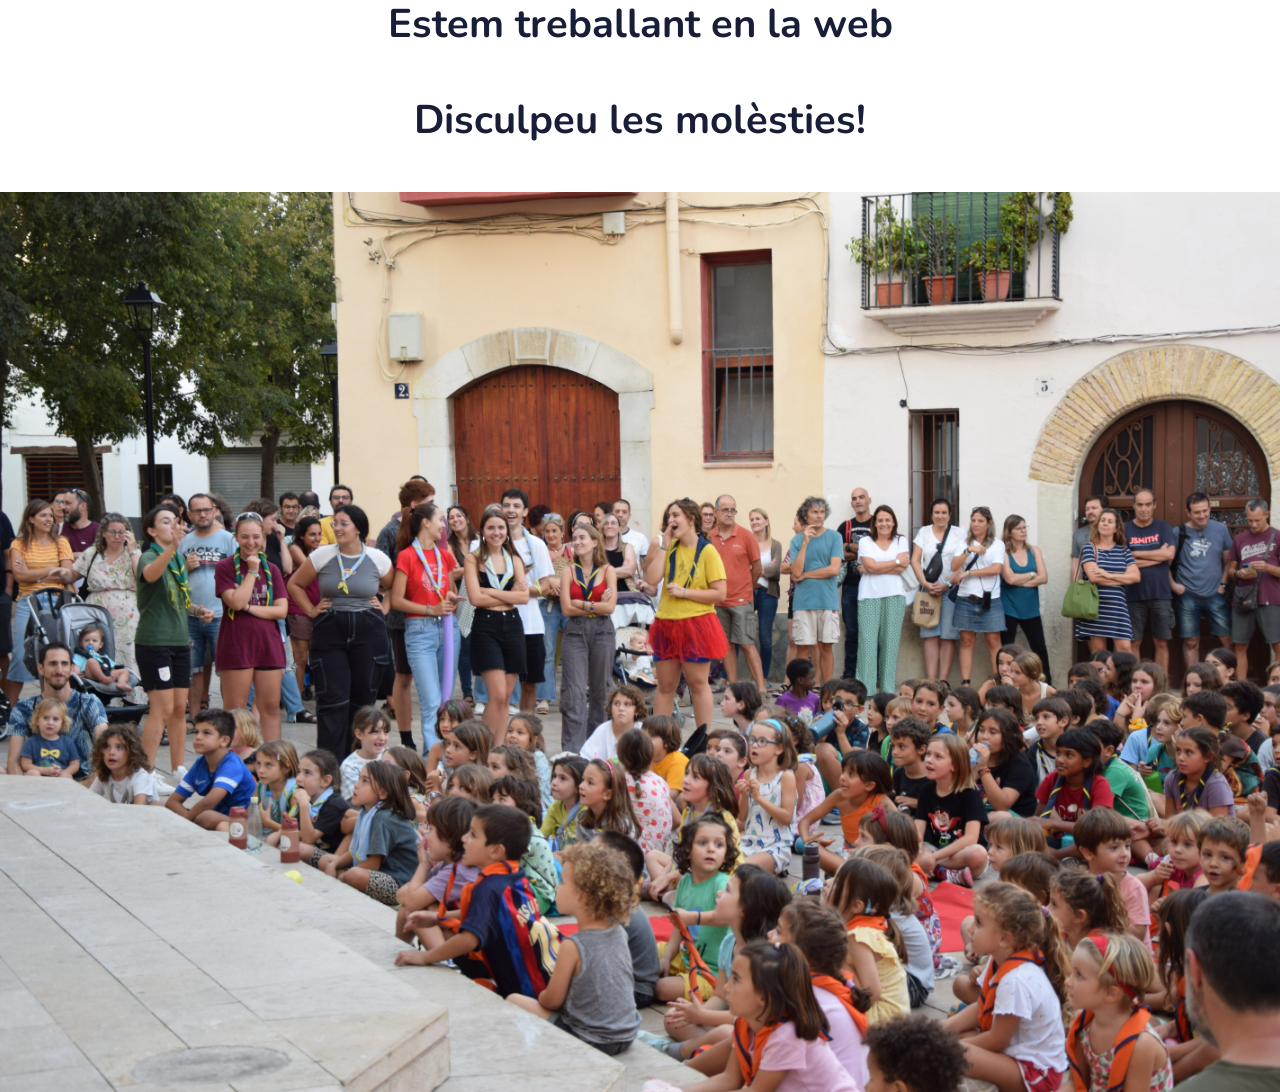
==== commit 10023a96: "Update index.html" ====
--- a/index.html
+++ b/index.html
@@ -37,4 +37,5 @@
         <h1 class="mb-5">Estem treballant en la web</h1>
         <h1 class="mb-5">Disculpeu les molèsties!</h1>
     </div>
+    <img class="img-fluid position-absolute w-100 h-100" src="img/valors.jpg" alt="" style="object-fit: cover;">
 </body> 
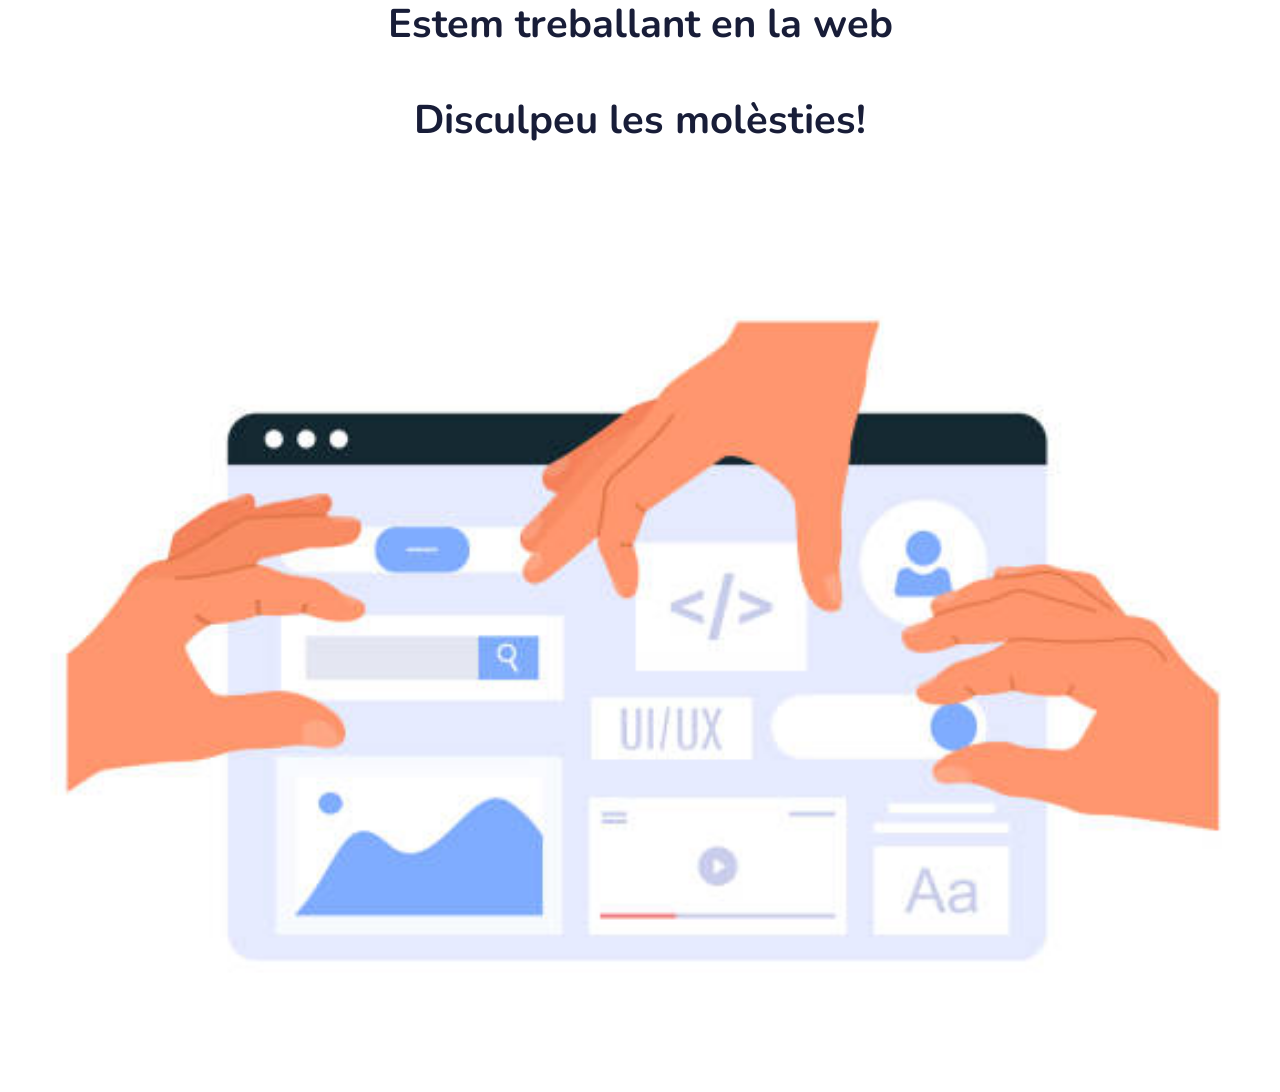
==== commit 389aa1e9: "Update index.html" ====
--- a/index.html
+++ b/index.html
@@ -37,5 +37,5 @@
         <h1 class="mb-5">Estem treballant en la web</h1>
         <h1 class="mb-5">Disculpeu les molèsties!</h1>
     </div>
-    <img class="img-fluid position-absolute w-100 h-100" src="img/valors.jpg" alt="" style="object-fit: cover;">
+    <img class="img-fluid position-absolute w-100 h-100" src="img/obres.jpg" alt="" style="object-fit: cover;">
 </body> 
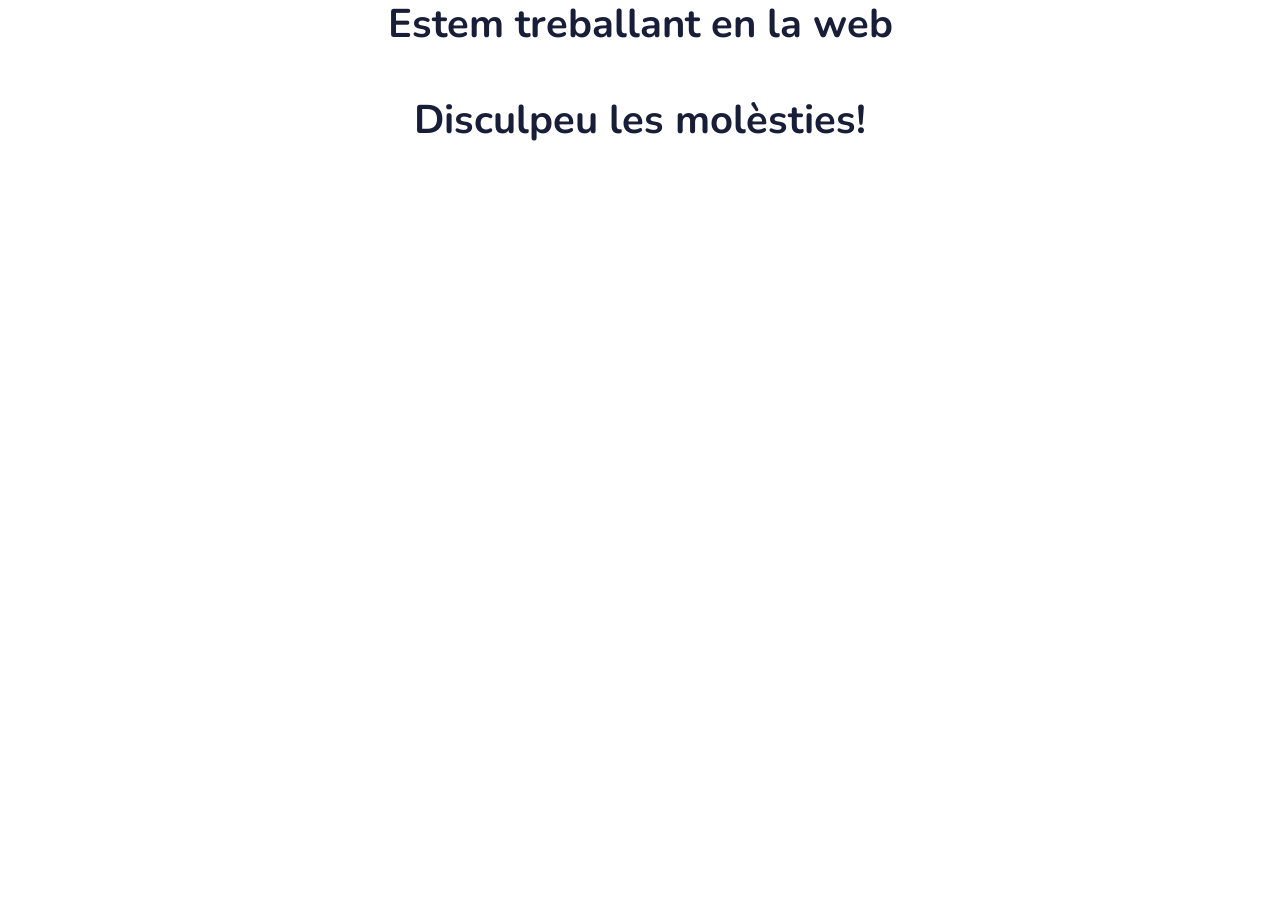
==== commit 98d6b1dc: "Update index.html" ====
--- a/index.html
+++ b/index.html
@@ -37,5 +37,4 @@
         <h1 class="mb-5">Estem treballant en la web</h1>
         <h1 class="mb-5">Disculpeu les molèsties!</h1>
     </div>
-    <img class="img-fluid position-absolute w-100 h-100" src="img/obres.jpg" alt="" style="object-fit: cover;">
 </body> 
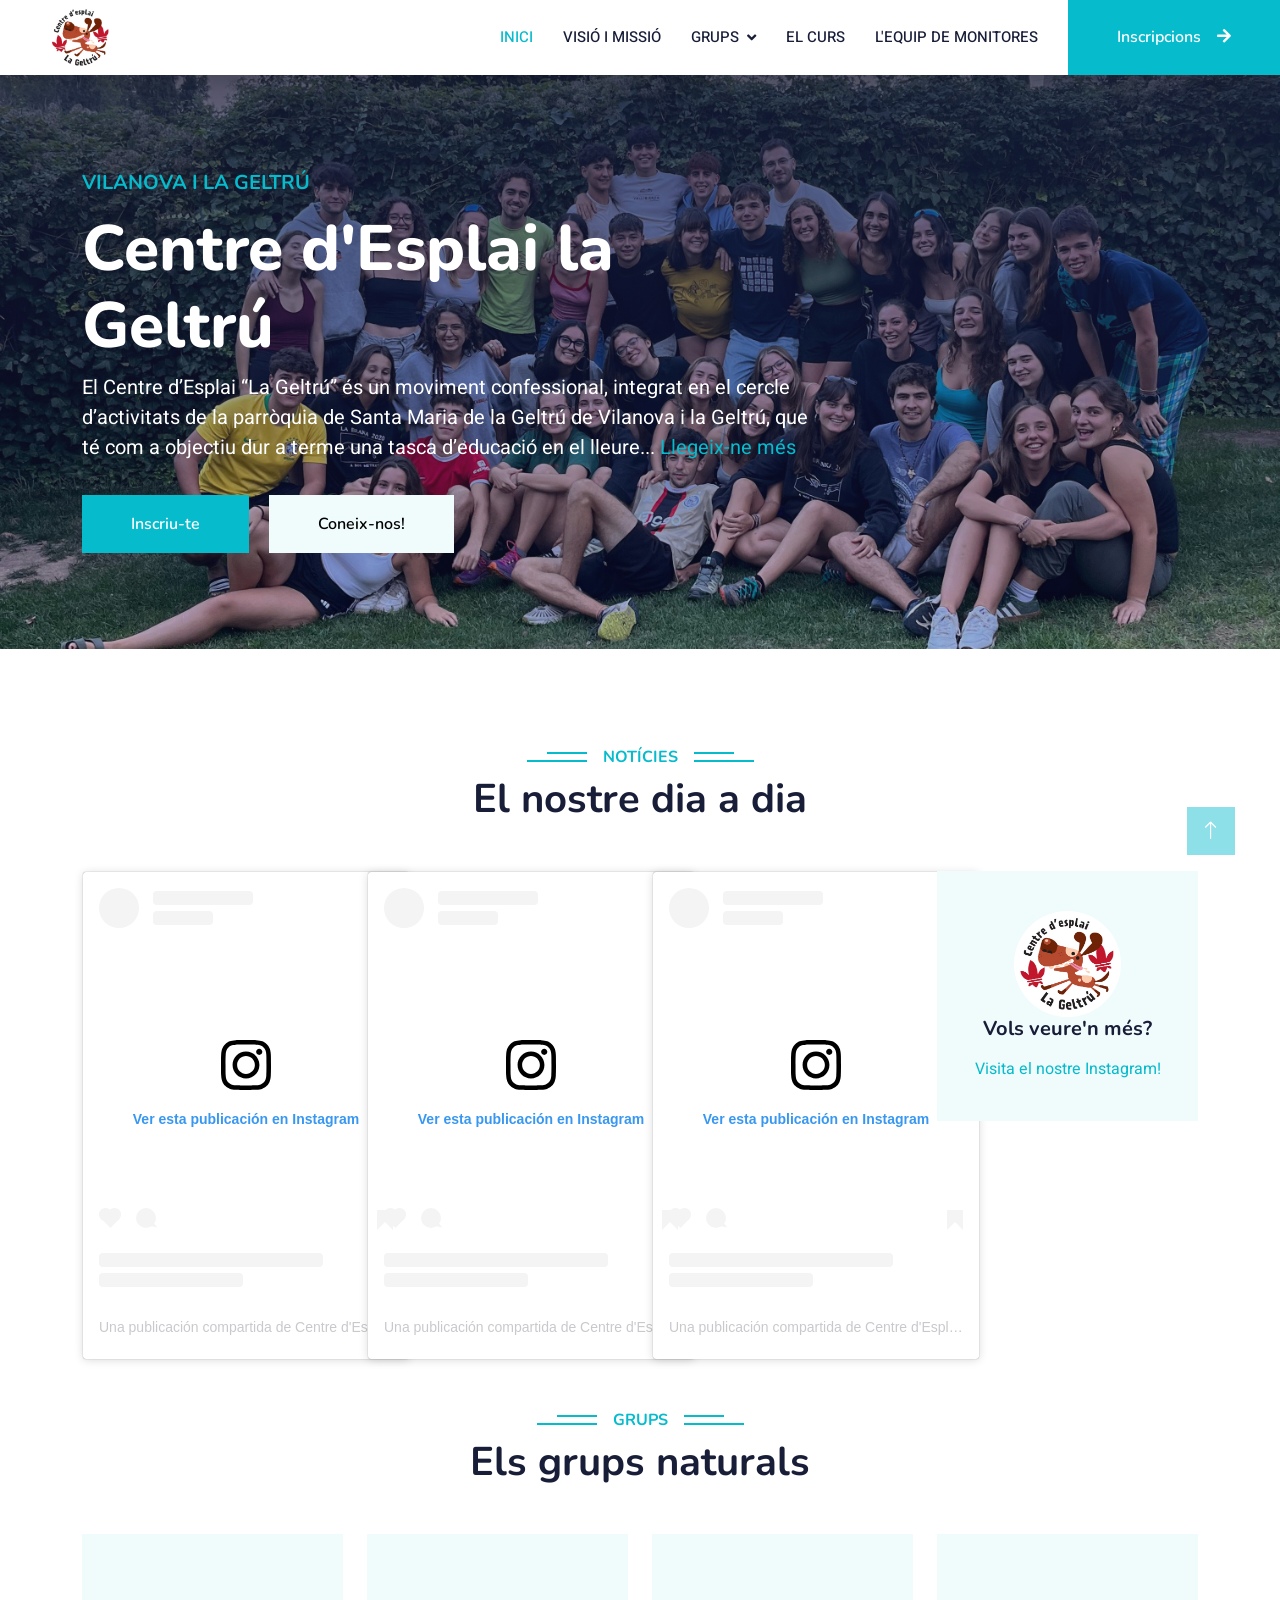
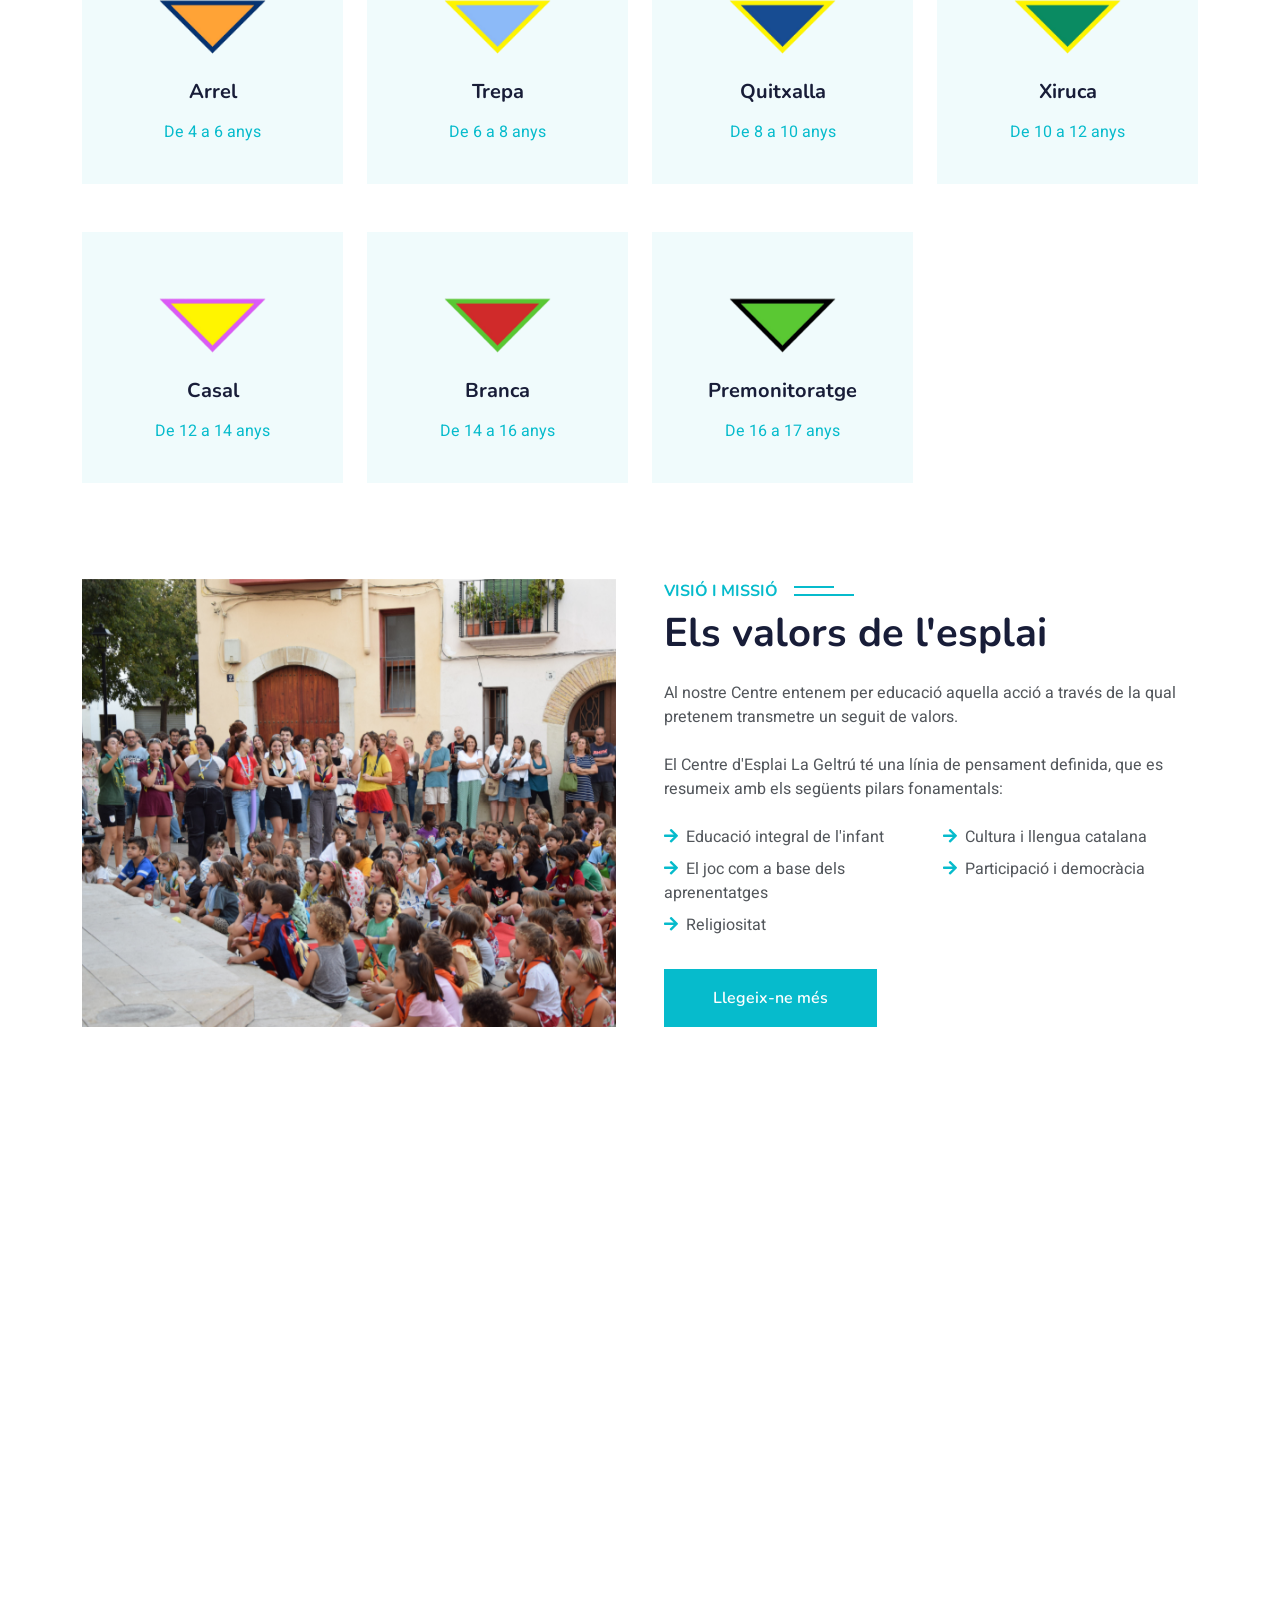
==== commit a8c19424: "Add files via upload" ====
--- a/index.html
+++ b/index.html
@@ -7,7 +7,7 @@
     <meta content="width=device-width, initial-scale=1.0" name="viewport">
     <meta content="" name="keywords">
     <meta content="" name="description">
-
+ 
     <!-- Favicon -->
     <link href="img/favicon.png" rel="icon">
 
@@ -32,9 +32,288 @@
 </head>
 
 <body>
-    
-    <div class="text-center">
-        <h1 class="mb-5">Estem treballant en la web</h1>
-        <h1 class="mb-5">Disculpeu les molèsties!</h1>
-    </div>
-</body> 
+    <!-- Spinner Start -->
+    <div id="spinner" class="show bg-white position-fixed translate-middle w-100 vh-100 top-50 start-50 d-flex align-items-center justify-content-center">
+        <div class="spinner-border text-primary" style="width: 3rem; height: 3rem;" role="status">
+            <span class="sr-only">Loading...</span>
+        </div>
+    </div>
+    <!-- Spinner End -->
+
+
+    <!-- Navbar Start -->
+    <nav class="navbar navbar-expand-lg bg-white navbar-light shadow sticky-top p-0">
+        <a href="index.html" class="navbar-brand d-flex align-items-center px-4 px-lg-5">
+            <img src="img/favicon.png" height=100%></img>
+        </a>
+        <button type="button" class="navbar-toggler me-4" data-bs-toggle="collapse" data-bs-target="#navbarCollapse">
+            <span class="navbar-toggler-icon"></span>
+        </button>
+        <div class="collapse navbar-collapse" id="navbarCollapse">
+            <div class="navbar-nav ms-auto p-4 p-lg-0">
+                <a href="index.html" class="nav-item nav-link active">Inici</a>
+                <a href="visio.html" class="nav-item nav-link">Visió i missió</a>
+                <div class="nav-item dropdown">
+                    <a href="#" class="nav-link dropdown-toggle" data-bs-toggle="dropdown">Grups</a>
+                    <div class="dropdown-menu fade-down m-0">
+                        <a href="grups/arrel.html" class="dropdown-item">Arrel</a>
+                        <a href="grups/trepa.html" class="dropdown-item">Trepa</a>
+                        <a href="grups/quitxalla.html" class="dropdown-item">Quitxalla</a>
+                        <a href="grups/xiruca.html" class="dropdown-item">Xiruca</a>
+                        <a href="grups/casal.html" class="dropdown-item">Casal</a>
+                        <a href="grups/branca.html" class="dropdown-item">Branca</a>
+                        <a href="grups/premonis.html" class="dropdown-item">Premonitoratge</a>
+                    </div>
+                </div>
+                <a href="calendari.html" class="nav-item nav-link">El curs</a>
+                <a href="equip.html" class="nav-item nav-link">L'equip de monitores</a>
+            </div>
+            <a href="inscripcions.html" class="btn btn-primary py-4 px-lg-5 d-none d-lg-block">Inscripcions<i class="fa fa-arrow-right ms-3"></i></a>
+        </div>
+    </nav>
+    <!-- Navbar End --> 
+
+
+    <!-- Header Start -->
+    <div class="container-fluid bg-primary py-5 mb-5 page-header" id="index">
+        <div class="container py-5">
+                        <div class="row justify-content-start">
+                            <div class="col-sm-10 col-lg-8">
+                                <h5 class="text-primary text-uppercase mb-3 animated slideInDown">Vilanova i la Geltrú</h5>
+                                <h1 class="display-3 text-white animated slideInDown">Centre d'Esplai la Geltrú</h1>
+                                <p class="fs-5 text-white mb-4 pb-2 d-none d-md-block">El Centre d’Esplai “La Geltrú” és un moviment confessional, integrat en el cercle d’activitats de la parròquia de Santa Maria de la Geltrú de Vilanova i la Geltrú, que té com a objectiu dur a terme una tasca d’educació en el lleure... <a href="historia.html">Llegeix-ne més</a></p>
+                                <a href="inscripcions.html" class="btn btn-primary py-md-3 px-md-5 me-3 animated slideInLeft">Inscriu-te</a>
+                                <a href="historia.html" class="btn btn-light py-md-3 px-md-5 animated slideInRight">Coneix-nos!</a>
+                            </div>
+                        </div>
+                    </div>
+                </div>
+    <!-- Header End -->
+
+
+<!-- Instagram Start -->
+<div class="container-xxl py-5 wow fadeInUp" data-wow-delay="0.1s">
+    <div class="container">
+        <div class="row g-3">
+        <div class="text-center">
+            <h6 class="section-title bg-white text-center text-primary px-3">Notícies</h6>
+            <h1 class="mb-5">El nostre dia a dia</h1>
+        </div> </div>
+
+        <div class="row g-4">
+                <div class="col-lg-3 col-sm-6 wow fadeInUp" data-wow-delay="0.1s">
+                    <blockquote class="instagram-media" data-instgrm-permalink="https://www.instagram.com/p/DMObCTNoIA0/?utm_source=ig_embed&amp;utm_campaign=loading" data-instgrm-version="14" style=" background:#FFF; border:0; border-radius:3px; box-shadow:0 0 1px 0 rgba(0,0,0,0.5),0 1px 10px 0 rgba(0,0,0,0.15); margin: 1px; max-width:540px; min-width:326px; padding:0; width:99.375%; width:-webkit-calc(100% - 2px); width:calc(100% - 2px);"><div style="padding:16px;"> <a href="https://www.instagram.com/p/DMObCTNoIA0/?utm_source=ig_embed&amp;utm_campaign=loading" style=" background:#FFFFFF; line-height:0; padding:0 0; text-align:center; text-decoration:none; width:100%;" target="_blank"> <div style=" display: flex; flex-direction: row; align-items: center;"> <div style="background-color: #F4F4F4; border-radius: 50%; flex-grow: 0; height: 40px; margin-right: 14px; width: 40px;"></div> <div style="display: flex; flex-direction: column; flex-grow: 1; justify-content: center;"> <div style=" background-color: #F4F4F4; border-radius: 4px; flex-grow: 0; height: 14px; margin-bottom: 6px; width: 100px;"></div> <div style=" background-color: #F4F4F4; border-radius: 4px; flex-grow: 0; height: 14px; width: 60px;"></div></div></div><div style="padding: 19% 0;"></div> <div style="display:block; height:50px; margin:0 auto 12px; width:50px;"><svg width="50px" height="50px" viewBox="0 0 60 60" version="1.1" xmlns="https://www.w3.org/2000/svg" xmlns:xlink="https://www.w3.org/1999/xlink"><g stroke="none" stroke-width="1" fill="none" fill-rule="evenodd"><g transform="translate(-511.000000, -20.000000)" fill="#000000"><g><path d="M556.869,30.41 C554.814,30.41 553.148,32.076 553.148,34.131 C553.148,36.186 554.814,37.852 556.869,37.852 C558.924,37.852 560.59,36.186 560.59,34.131 C560.59,32.076 558.924,30.41 556.869,30.41 M541,60.657 C535.114,60.657 530.342,55.887 530.342,50 C530.342,44.114 535.114,39.342 541,39.342 C546.887,39.342 551.658,44.114 551.658,50 C551.658,55.887 546.887,60.657 541,60.657 M541,33.886 C532.1,33.886 524.886,41.1 524.886,50 C524.886,58.899 532.1,66.113 541,66.113 C549.9,66.113 557.115,58.899 557.115,50 C557.115,41.1 549.9,33.886 541,33.886 M565.378,62.101 C565.244,65.022 564.756,66.606 564.346,67.663 C563.803,69.06 563.154,70.057 562.106,71.106 C561.058,72.155 560.06,72.803 558.662,73.347 C557.607,73.757 556.021,74.244 553.102,74.378 C549.944,74.521 548.997,74.552 541,74.552 C533.003,74.552 532.056,74.521 528.898,74.378 C525.979,74.244 524.393,73.757 523.338,73.347 C521.94,72.803 520.942,72.155 519.894,71.106 C518.846,70.057 518.197,69.06 517.654,67.663 C517.244,66.606 516.755,65.022 516.623,62.101 C516.479,58.943 516.448,57.996 516.448,50 C516.448,42.003 516.479,41.056 516.623,37.899 C516.755,34.978 517.244,33.391 517.654,32.338 C518.197,30.938 518.846,29.942 519.894,28.894 C520.942,27.846 521.94,27.196 523.338,26.654 C524.393,26.244 525.979,25.756 528.898,25.623 C532.057,25.479 533.004,25.448 541,25.448 C548.997,25.448 549.943,25.479 553.102,25.623 C556.021,25.756 557.607,26.244 558.662,26.654 C560.06,27.196 561.058,27.846 562.106,28.894 C563.154,29.942 563.803,30.938 564.346,32.338 C564.756,33.391 565.244,34.978 565.378,37.899 C565.522,41.056 565.552,42.003 565.552,50 C565.552,57.996 565.522,58.943 565.378,62.101 M570.82,37.631 C570.674,34.438 570.167,32.258 569.425,30.349 C568.659,28.377 567.633,26.702 565.965,25.035 C564.297,23.368 562.623,22.342 560.652,21.575 C558.743,20.834 556.562,20.326 553.369,20.18 C550.169,20.033 549.148,20 541,20 C532.853,20 531.831,20.033 528.631,20.18 C525.438,20.326 523.257,20.834 521.349,21.575 C519.376,22.342 517.703,23.368 516.035,25.035 C514.368,26.702 513.342,28.377 512.574,30.349 C511.834,32.258 511.326,34.438 511.181,37.631 C511.035,40.831 511,41.851 511,50 C511,58.147 511.035,59.17 511.181,62.369 C511.326,65.562 511.834,67.743 512.574,69.651 C513.342,71.625 514.368,73.296 516.035,74.965 C517.703,76.634 519.376,77.658 521.349,78.425 C523.257,79.167 525.438,79.673 528.631,79.82 C531.831,79.965 532.853,80.001 541,80.001 C549.148,80.001 550.169,79.965 553.369,79.82 C556.562,79.673 558.743,79.167 560.652,78.425 C562.623,77.658 564.297,76.634 565.965,74.965 C567.633,73.296 568.659,71.625 569.425,69.651 C570.167,67.743 570.674,65.562 570.82,62.369 C570.966,59.17 571,58.147 571,50 C571,41.851 570.966,40.831 570.82,37.631"></path></g></g></g></svg></div><div style="padding-top: 8px;"> <div style=" color:#3897f0; font-family:Arial,sans-serif; font-size:14px; font-style:normal; font-weight:550; line-height:18px;">Ver esta publicación en Instagram</div></div><div style="padding: 12.5% 0;"></div> <div style="display: flex; flex-direction: row; margin-bottom: 14px; align-items: center;"><div> <div style="background-color: #F4F4F4; border-radius: 50%; height: 12.5px; width: 12.5px; transform: translateX(0px) translateY(7px);"></div> <div style="background-color: #F4F4F4; height: 12.5px; transform: rotate(-45deg) translateX(3px) translateY(1px); width: 12.5px; flex-grow: 0; margin-right: 14px; margin-left: 2px;"></div> <div style="background-color: #F4F4F4; border-radius: 50%; height: 12.5px; width: 12.5px; transform: translateX(9px) translateY(-18px);"></div></div><div style="margin-left: 8px;"> <div style=" background-color: #F4F4F4; border-radius: 50%; flex-grow: 0; height: 20px; width: 20px;"></div> <div style=" width: 0; height: 0; border-top: 2px solid transparent; border-left: 6px solid #f4f4f4; border-bottom: 2px solid transparent; transform: translateX(16px) translateY(-4px) rotate(30deg)"></div></div><div style="margin-left: auto;"> <div style=" width: 0px; border-top: 8px solid #F4F4F4; border-right: 8px solid transparent; transform: translateY(16px);"></div> <div style=" background-color: #F4F4F4; flex-grow: 0; height: 12px; width: 16px; transform: translateY(-4px);"></div> <div style=" width: 0; height: 0; border-top: 8px solid #F4F4F4; border-left: 8px solid transparent; transform: translateY(-4px) translateX(8px);"></div></div></div> <div style="display: flex; flex-direction: column; flex-grow: 1; justify-content: center; margin-bottom: 24px;"> <div style=" background-color: #F4F4F4; border-radius: 4px; flex-grow: 0; height: 14px; margin-bottom: 6px; width: 224px;"></div> <div style=" background-color: #F4F4F4; border-radius: 4px; flex-grow: 0; height: 14px; width: 144px;"></div></div></a><p style=" color:#c9c8cd; font-family:Arial,sans-serif; font-size:14px; line-height:17px; margin-bottom:0; margin-top:8px; overflow:hidden; padding:8px 0 7px; text-align:center; text-overflow:ellipsis; white-space:nowrap;"><a href="https://www.instagram.com/p/DMObCTNoIA0/?utm_source=ig_embed&amp;utm_campaign=loading" style=" color:#c9c8cd; font-family:Arial,sans-serif; font-size:14px; font-style:normal; font-weight:normal; line-height:17px; text-decoration:none;" target="_blank">Una publicación compartida de Centre d&#39;Esplai &#34;La Geltrú&#34; (@celageltru)</a></p></div></blockquote>
+<script async src="//www.instagram.com/embed.js"></script>
+                </div>
+                <div class="col-lg-3 col-sm-6 wow fadeInUp" data-wow-delay="0.3s">
+                    <blockquote class="instagram-media" data-instgrm-permalink="https://www.instagram.com/p/DMObCTNoIA0/?utm_source=ig_embed&amp;utm_campaign=loading" data-instgrm-version="14" style=" background:#FFF; border:0; border-radius:3px; box-shadow:0 0 1px 0 rgba(0,0,0,0.5),0 1px 10px 0 rgba(0,0,0,0.15); margin: 1px; max-width:540px; min-width:326px; padding:0; width:99.375%; width:-webkit-calc(100% - 2px); width:calc(100% - 2px);"><div style="padding:16px;"> <a href="https://www.instagram.com/p/DMObCTNoIA0/?utm_source=ig_embed&amp;utm_campaign=loading" style=" background:#FFFFFF; line-height:0; padding:0 0; text-align:center; text-decoration:none; width:100%;" target="_blank"> <div style=" display: flex; flex-direction: row; align-items: center;"> <div style="background-color: #F4F4F4; border-radius: 50%; flex-grow: 0; height: 40px; margin-right: 14px; width: 40px;"></div> <div style="display: flex; flex-direction: column; flex-grow: 1; justify-content: center;"> <div style=" background-color: #F4F4F4; border-radius: 4px; flex-grow: 0; height: 14px; margin-bottom: 6px; width: 100px;"></div> <div style=" background-color: #F4F4F4; border-radius: 4px; flex-grow: 0; height: 14px; width: 60px;"></div></div></div><div style="padding: 19% 0;"></div> <div style="display:block; height:50px; margin:0 auto 12px; width:50px;"><svg width="50px" height="50px" viewBox="0 0 60 60" version="1.1" xmlns="https://www.w3.org/2000/svg" xmlns:xlink="https://www.w3.org/1999/xlink"><g stroke="none" stroke-width="1" fill="none" fill-rule="evenodd"><g transform="translate(-511.000000, -20.000000)" fill="#000000"><g><path d="M556.869,30.41 C554.814,30.41 553.148,32.076 553.148,34.131 C553.148,36.186 554.814,37.852 556.869,37.852 C558.924,37.852 560.59,36.186 560.59,34.131 C560.59,32.076 558.924,30.41 556.869,30.41 M541,60.657 C535.114,60.657 530.342,55.887 530.342,50 C530.342,44.114 535.114,39.342 541,39.342 C546.887,39.342 551.658,44.114 551.658,50 C551.658,55.887 546.887,60.657 541,60.657 M541,33.886 C532.1,33.886 524.886,41.1 524.886,50 C524.886,58.899 532.1,66.113 541,66.113 C549.9,66.113 557.115,58.899 557.115,50 C557.115,41.1 549.9,33.886 541,33.886 M565.378,62.101 C565.244,65.022 564.756,66.606 564.346,67.663 C563.803,69.06 563.154,70.057 562.106,71.106 C561.058,72.155 560.06,72.803 558.662,73.347 C557.607,73.757 556.021,74.244 553.102,74.378 C549.944,74.521 548.997,74.552 541,74.552 C533.003,74.552 532.056,74.521 528.898,74.378 C525.979,74.244 524.393,73.757 523.338,73.347 C521.94,72.803 520.942,72.155 519.894,71.106 C518.846,70.057 518.197,69.06 517.654,67.663 C517.244,66.606 516.755,65.022 516.623,62.101 C516.479,58.943 516.448,57.996 516.448,50 C516.448,42.003 516.479,41.056 516.623,37.899 C516.755,34.978 517.244,33.391 517.654,32.338 C518.197,30.938 518.846,29.942 519.894,28.894 C520.942,27.846 521.94,27.196 523.338,26.654 C524.393,26.244 525.979,25.756 528.898,25.623 C532.057,25.479 533.004,25.448 541,25.448 C548.997,25.448 549.943,25.479 553.102,25.623 C556.021,25.756 557.607,26.244 558.662,26.654 C560.06,27.196 561.058,27.846 562.106,28.894 C563.154,29.942 563.803,30.938 564.346,32.338 C564.756,33.391 565.244,34.978 565.378,37.899 C565.522,41.056 565.552,42.003 565.552,50 C565.552,57.996 565.522,58.943 565.378,62.101 M570.82,37.631 C570.674,34.438 570.167,32.258 569.425,30.349 C568.659,28.377 567.633,26.702 565.965,25.035 C564.297,23.368 562.623,22.342 560.652,21.575 C558.743,20.834 556.562,20.326 553.369,20.18 C550.169,20.033 549.148,20 541,20 C532.853,20 531.831,20.033 528.631,20.18 C525.438,20.326 523.257,20.834 521.349,21.575 C519.376,22.342 517.703,23.368 516.035,25.035 C514.368,26.702 513.342,28.377 512.574,30.349 C511.834,32.258 511.326,34.438 511.181,37.631 C511.035,40.831 511,41.851 511,50 C511,58.147 511.035,59.17 511.181,62.369 C511.326,65.562 511.834,67.743 512.574,69.651 C513.342,71.625 514.368,73.296 516.035,74.965 C517.703,76.634 519.376,77.658 521.349,78.425 C523.257,79.167 525.438,79.673 528.631,79.82 C531.831,79.965 532.853,80.001 541,80.001 C549.148,80.001 550.169,79.965 553.369,79.82 C556.562,79.673 558.743,79.167 560.652,78.425 C562.623,77.658 564.297,76.634 565.965,74.965 C567.633,73.296 568.659,71.625 569.425,69.651 C570.167,67.743 570.674,65.562 570.82,62.369 C570.966,59.17 571,58.147 571,50 C571,41.851 570.966,40.831 570.82,37.631"></path></g></g></g></svg></div><div style="padding-top: 8px;"> <div style=" color:#3897f0; font-family:Arial,sans-serif; font-size:14px; font-style:normal; font-weight:550; line-height:18px;">Ver esta publicación en Instagram</div></div><div style="padding: 12.5% 0;"></div> <div style="display: flex; flex-direction: row; margin-bottom: 14px; align-items: center;"><div> <div style="background-color: #F4F4F4; border-radius: 50%; height: 12.5px; width: 12.5px; transform: translateX(0px) translateY(7px);"></div> <div style="background-color: #F4F4F4; height: 12.5px; transform: rotate(-45deg) translateX(3px) translateY(1px); width: 12.5px; flex-grow: 0; margin-right: 14px; margin-left: 2px;"></div> <div style="background-color: #F4F4F4; border-radius: 50%; height: 12.5px; width: 12.5px; transform: translateX(9px) translateY(-18px);"></div></div><div style="margin-left: 8px;"> <div style=" background-color: #F4F4F4; border-radius: 50%; flex-grow: 0; height: 20px; width: 20px;"></div> <div style=" width: 0; height: 0; border-top: 2px solid transparent; border-left: 6px solid #f4f4f4; border-bottom: 2px solid transparent; transform: translateX(16px) translateY(-4px) rotate(30deg)"></div></div><div style="margin-left: auto;"> <div style=" width: 0px; border-top: 8px solid #F4F4F4; border-right: 8px solid transparent; transform: translateY(16px);"></div> <div style=" background-color: #F4F4F4; flex-grow: 0; height: 12px; width: 16px; transform: translateY(-4px);"></div> <div style=" width: 0; height: 0; border-top: 8px solid #F4F4F4; border-left: 8px solid transparent; transform: translateY(-4px) translateX(8px);"></div></div></div> <div style="display: flex; flex-direction: column; flex-grow: 1; justify-content: center; margin-bottom: 24px;"> <div style=" background-color: #F4F4F4; border-radius: 4px; flex-grow: 0; height: 14px; margin-bottom: 6px; width: 224px;"></div> <div style=" background-color: #F4F4F4; border-radius: 4px; flex-grow: 0; height: 14px; width: 144px;"></div></div></a><p style=" color:#c9c8cd; font-family:Arial,sans-serif; font-size:14px; line-height:17px; margin-bottom:0; margin-top:8px; overflow:hidden; padding:8px 0 7px; text-align:center; text-overflow:ellipsis; white-space:nowrap;"><a href="https://www.instagram.com/p/DMObCTNoIA0/?utm_source=ig_embed&amp;utm_campaign=loading" style=" color:#c9c8cd; font-family:Arial,sans-serif; font-size:14px; font-style:normal; font-weight:normal; line-height:17px; text-decoration:none;" target="_blank">Una publicación compartida de Centre d&#39;Esplai &#34;La Geltrú&#34; (@celageltru)</a></p></div></blockquote>
+<script async src="//www.instagram.com/embed.js"></script>
+                </div>
+                <div class="col-lg-3 col-sm-6 wow fadeInUp" data-wow-delay="0.5s">
+                    <blockquote class="instagram-media" data-instgrm-permalink="https://www.instagram.com/p/DMObCTNoIA0/?utm_source=ig_embed&amp;utm_campaign=loading" data-instgrm-version="14" style=" background:#FFF; border:0; border-radius:3px; box-shadow:0 0 1px 0 rgba(0,0,0,0.5),0 1px 10px 0 rgba(0,0,0,0.15); margin: 1px; max-width:540px; min-width:326px; padding:0; width:99.375%; width:-webkit-calc(100% - 2px); width:calc(100% - 2px);"><div style="padding:16px;"> <a href="https://www.instagram.com/p/DMObCTNoIA0/?utm_source=ig_embed&amp;utm_campaign=loading" style=" background:#FFFFFF; line-height:0; padding:0 0; text-align:center; text-decoration:none; width:100%;" target="_blank"> <div style=" display: flex; flex-direction: row; align-items: center;"> <div style="background-color: #F4F4F4; border-radius: 50%; flex-grow: 0; height: 40px; margin-right: 14px; width: 40px;"></div> <div style="display: flex; flex-direction: column; flex-grow: 1; justify-content: center;"> <div style=" background-color: #F4F4F4; border-radius: 4px; flex-grow: 0; height: 14px; margin-bottom: 6px; width: 100px;"></div> <div style=" background-color: #F4F4F4; border-radius: 4px; flex-grow: 0; height: 14px; width: 60px;"></div></div></div><div style="padding: 19% 0;"></div> <div style="display:block; height:50px; margin:0 auto 12px; width:50px;"><svg width="50px" height="50px" viewBox="0 0 60 60" version="1.1" xmlns="https://www.w3.org/2000/svg" xmlns:xlink="https://www.w3.org/1999/xlink"><g stroke="none" stroke-width="1" fill="none" fill-rule="evenodd"><g transform="translate(-511.000000, -20.000000)" fill="#000000"><g><path d="M556.869,30.41 C554.814,30.41 553.148,32.076 553.148,34.131 C553.148,36.186 554.814,37.852 556.869,37.852 C558.924,37.852 560.59,36.186 560.59,34.131 C560.59,32.076 558.924,30.41 556.869,30.41 M541,60.657 C535.114,60.657 530.342,55.887 530.342,50 C530.342,44.114 535.114,39.342 541,39.342 C546.887,39.342 551.658,44.114 551.658,50 C551.658,55.887 546.887,60.657 541,60.657 M541,33.886 C532.1,33.886 524.886,41.1 524.886,50 C524.886,58.899 532.1,66.113 541,66.113 C549.9,66.113 557.115,58.899 557.115,50 C557.115,41.1 549.9,33.886 541,33.886 M565.378,62.101 C565.244,65.022 564.756,66.606 564.346,67.663 C563.803,69.06 563.154,70.057 562.106,71.106 C561.058,72.155 560.06,72.803 558.662,73.347 C557.607,73.757 556.021,74.244 553.102,74.378 C549.944,74.521 548.997,74.552 541,74.552 C533.003,74.552 532.056,74.521 528.898,74.378 C525.979,74.244 524.393,73.757 523.338,73.347 C521.94,72.803 520.942,72.155 519.894,71.106 C518.846,70.057 518.197,69.06 517.654,67.663 C517.244,66.606 516.755,65.022 516.623,62.101 C516.479,58.943 516.448,57.996 516.448,50 C516.448,42.003 516.479,41.056 516.623,37.899 C516.755,34.978 517.244,33.391 517.654,32.338 C518.197,30.938 518.846,29.942 519.894,28.894 C520.942,27.846 521.94,27.196 523.338,26.654 C524.393,26.244 525.979,25.756 528.898,25.623 C532.057,25.479 533.004,25.448 541,25.448 C548.997,25.448 549.943,25.479 553.102,25.623 C556.021,25.756 557.607,26.244 558.662,26.654 C560.06,27.196 561.058,27.846 562.106,28.894 C563.154,29.942 563.803,30.938 564.346,32.338 C564.756,33.391 565.244,34.978 565.378,37.899 C565.522,41.056 565.552,42.003 565.552,50 C565.552,57.996 565.522,58.943 565.378,62.101 M570.82,37.631 C570.674,34.438 570.167,32.258 569.425,30.349 C568.659,28.377 567.633,26.702 565.965,25.035 C564.297,23.368 562.623,22.342 560.652,21.575 C558.743,20.834 556.562,20.326 553.369,20.18 C550.169,20.033 549.148,20 541,20 C532.853,20 531.831,20.033 528.631,20.18 C525.438,20.326 523.257,20.834 521.349,21.575 C519.376,22.342 517.703,23.368 516.035,25.035 C514.368,26.702 513.342,28.377 512.574,30.349 C511.834,32.258 511.326,34.438 511.181,37.631 C511.035,40.831 511,41.851 511,50 C511,58.147 511.035,59.17 511.181,62.369 C511.326,65.562 511.834,67.743 512.574,69.651 C513.342,71.625 514.368,73.296 516.035,74.965 C517.703,76.634 519.376,77.658 521.349,78.425 C523.257,79.167 525.438,79.673 528.631,79.82 C531.831,79.965 532.853,80.001 541,80.001 C549.148,80.001 550.169,79.965 553.369,79.82 C556.562,79.673 558.743,79.167 560.652,78.425 C562.623,77.658 564.297,76.634 565.965,74.965 C567.633,73.296 568.659,71.625 569.425,69.651 C570.167,67.743 570.674,65.562 570.82,62.369 C570.966,59.17 571,58.147 571,50 C571,41.851 570.966,40.831 570.82,37.631"></path></g></g></g></svg></div><div style="padding-top: 8px;"> <div style=" color:#3897f0; font-family:Arial,sans-serif; font-size:14px; font-style:normal; font-weight:550; line-height:18px;">Ver esta publicación en Instagram</div></div><div style="padding: 12.5% 0;"></div> <div style="display: flex; flex-direction: row; margin-bottom: 14px; align-items: center;"><div> <div style="background-color: #F4F4F4; border-radius: 50%; height: 12.5px; width: 12.5px; transform: translateX(0px) translateY(7px);"></div> <div style="background-color: #F4F4F4; height: 12.5px; transform: rotate(-45deg) translateX(3px) translateY(1px); width: 12.5px; flex-grow: 0; margin-right: 14px; margin-left: 2px;"></div> <div style="background-color: #F4F4F4; border-radius: 50%; height: 12.5px; width: 12.5px; transform: translateX(9px) translateY(-18px);"></div></div><div style="margin-left: 8px;"> <div style=" background-color: #F4F4F4; border-radius: 50%; flex-grow: 0; height: 20px; width: 20px;"></div> <div style=" width: 0; height: 0; border-top: 2px solid transparent; border-left: 6px solid #f4f4f4; border-bottom: 2px solid transparent; transform: translateX(16px) translateY(-4px) rotate(30deg)"></div></div><div style="margin-left: auto;"> <div style=" width: 0px; border-top: 8px solid #F4F4F4; border-right: 8px solid transparent; transform: translateY(16px);"></div> <div style=" background-color: #F4F4F4; flex-grow: 0; height: 12px; width: 16px; transform: translateY(-4px);"></div> <div style=" width: 0; height: 0; border-top: 8px solid #F4F4F4; border-left: 8px solid transparent; transform: translateY(-4px) translateX(8px);"></div></div></div> <div style="display: flex; flex-direction: column; flex-grow: 1; justify-content: center; margin-bottom: 24px;"> <div style=" background-color: #F4F4F4; border-radius: 4px; flex-grow: 0; height: 14px; margin-bottom: 6px; width: 224px;"></div> <div style=" background-color: #F4F4F4; border-radius: 4px; flex-grow: 0; height: 14px; width: 144px;"></div></div></a><p style=" color:#c9c8cd; font-family:Arial,sans-serif; font-size:14px; line-height:17px; margin-bottom:0; margin-top:8px; overflow:hidden; padding:8px 0 7px; text-align:center; text-overflow:ellipsis; white-space:nowrap;"><a href="https://www.instagram.com/p/DMObCTNoIA0/?utm_source=ig_embed&amp;utm_campaign=loading" style=" color:#c9c8cd; font-family:Arial,sans-serif; font-size:14px; font-style:normal; font-weight:normal; line-height:17px; text-decoration:none;" target="_blank">Una publicación compartida de Centre d&#39;Esplai &#34;La Geltrú&#34; (@celageltru)</a></p></div></blockquote>
+<script async src="//www.instagram.com/embed.js"></script>
+                </div>
+                <div class="col-lg-3 col-sm-6 wow fadeInUp" data-wow-delay="0.1s">
+                    <a href="https://www.instagram.com/celageltru/">
+                        <div class="service-item text-center pt-3">
+                            <div class="p-4">
+                                <i><img src="img/favicon.png" width=50%></img></i>
+                                <h5 class="mb-3">Vols veure'n més?</h5>
+                                <p>Visita el nostre Instagram!</p>
+                            </div>
+                        </div>
+                    </a>
+                </div>
+        </div>
+    </div>
+<!-- Instagram End -->
+ 
+
+    <!-- Grups naturals Start -->
+    <div class="container-xxl py-5">
+        <div class="container">
+            <div class="text-center wow fadeInUp" data-wow-delay="0.1s">
+                <h6 class="section-title bg-white text-center text-primary px-3">Grups</h6>
+                <h1 class="mb-5">Els grups naturals</h1>
+            </div>
+            <div class="row g-4">
+                <div class="col-lg-3 col-sm-6 wow fadeInUp" data-wow-delay="0.1s">
+                    <a href="grups/arrel.html">
+                        <div class="service-item text-center pt-3">
+                            <div class="p-4">
+                                <i><img src="img/arrel.png" width=50%></img></i>
+                                <h5 class="mb-3">Arrel</h5>
+                                <p>De 4 a 6 anys</p>
+                            </div>
+                        </div>
+                    </a>
+                </div>
+                <div class="col-lg-3 col-sm-6 wow fadeInUp" data-wow-delay="0.3s">
+                    <a href="grups/trepa.html">
+                        <div class="service-item text-center pt-3">
+                            <div class="p-4">
+                                <i><img src="img/trepa.png" width=50%></img></i>
+                                <h5 class="mb-3">Trepa</h5>
+                                <p>De 6 a 8 anys</p>
+                            </div>
+                        </div>
+                    </a>
+                </div>
+                <div class="col-lg-3 col-sm-6 wow fadeInUp" data-wow-delay="0.5s">
+                    <a href="grups/quitxalla.html">
+                        <div class="service-item text-center pt-3">
+                            <div class="p-4">
+                                <i><img src="img/quitxalla.png" width=50%></img></i>
+                                <h5 class="mb-3">Quitxalla</h5>
+                                <p>De 8 a 10 anys</p>
+                            </div>
+                        </div>
+                    </a>
+                </div>
+                <div class="col-lg-3 col-sm-6 wow fadeInUp" data-wow-delay="0.7s">
+                    <a href="grups/xiruca.html">
+                        <div class="service-item text-center pt-3">
+                            <div class="p-4">
+                                <i><img src="img/xiruca.png" width=50%></img></i>
+                                <h5 class="mb-3">Xiruca</h5>
+                                <p>De 10 a 12 anys</p>
+                            </div>
+                        </div>
+                    </a>
+                </div>
+            </div>
+            <br><br>
+            <div class="row g-4">
+                <div class="col-lg-3 col-sm-6 wow fadeInUp" data-wow-delay="0.1s">
+                    <a href="grups/casal.html">
+                        <div class="service-item text-center pt-3">
+                            <div class="p-4">
+                                <i><img src="img/casal.png" width=50%></img></i>
+                                <h5 class="mb-3">Casal</h5>
+                                <p>De 12 a 14 anys</p>
+                            </div>
+                        </div>
+                    </a>
+                </div>
+                <div class="col-lg-3 col-sm-6 wow fadeInUp" data-wow-delay="0.3s">
+                    <a href="grups/branca.html">
+                        <div class="service-item text-center pt-3">
+                            <div class="p-4">
+                                <i><img src="img/branca.png" width=50%></img></i>
+                                <h5 class="mb-3">Branca</h5>
+                                <p>De 14 a 16 anys</p>
+                            </div>
+                        </div>
+                    </a>
+                </div>
+                <div class="col-lg-3 col-sm-6 wow fadeInUp" data-wow-delay="0.5s">
+                    <a href="grups/premonis.html">
+                        <div class="service-item text-center pt-3">
+                            <div class="p-4">
+                                <i><img src="img/premonitoratge.png" width=50%></img></i>
+                                <h5 class="mb-3">Premonitoratge</h5>
+                                <p>De 16 a 17 anys</p>
+                            </div>
+                        </div>
+                    </a>
+                </div>
+                
+            </div>
+        </div>
+    </div>
+    <!-- Grups naturals End -->
+
+
+    <!-- About Start -->
+    <div class="container-xxl py-5">
+        <div class="container">
+            <div class="row g-5">
+                <div class="col-lg-6 wow fadeInUp" data-wow-delay="0.1s" style="min-height: 400px;">
+                    <div class="position-relative h-100">
+                        <img class="img-fluid position-absolute w-100 h-100" src="img/valors.jpg" alt="" style="object-fit: cover;">
+                    </div>
+                </div>
+                <div class="col-lg-6 wow fadeInUp" data-wow-delay="0.3s">
+                    <h6 class="section-title bg-white text-start text-primary pe-3">Visió i missió</h6>
+                    <h1 class="mb-4">Els valors de l'esplai</h1>
+                    <p class="mb-4">Al nostre Centre entenem per educació aquella acció a través de la qual pretenem transmetre un seguit de valors. </p>
+                    <p class="mb-4">El Centre d'Esplai La Geltrú té una línia de pensament definida, que es resumeix amb els següents pilars fonamentals:</p>
+                    <div class="row gy-2 gx-4 mb-4">
+                        <div class="col-sm-6">
+                            <p class="mb-0"><i class="fa fa-arrow-right text-primary me-2"></i>Educació integral de l'infant</p>
+                        </div>
+                        <div class="col-sm-6">
+                            <p class="mb-0"><i class="fa fa-arrow-right text-primary me-2"></i>Cultura i llengua catalana</p>
+                        </div>
+                        <div class="col-sm-6">
+                            <p class="mb-0"><i class="fa fa-arrow-right text-primary me-2"></i>El joc com a base dels aprenentatges</p>
+                        </div>
+                        <div class="col-sm-6">
+                            <p class="mb-0"><i class="fa fa-arrow-right text-primary me-2"></i>Participació i democràcia</p>
+                        </div>
+                        <div class="col-sm-6">
+                            <p class="mb-0"><i class="fa fa-arrow-right text-primary me-2"></i>Religiositat</p>
+                        </div>
+                    </div>
+                    <a class="btn btn-primary py-3 px-5 mt-2" href="visio.html">Llegeix-ne més</a>
+                </div>
+            </div>
+        </div>
+    </div>
+    <!-- About End -->
+
+
+
+    <!-- Footer Start -->
+    <div class="container-fluid bg-dark text-light footer pt-5 mt-5 wow fadeIn" data-wow-delay="0.1s">
+        <div class="container py-5">
+            <div class="row g-5">
+                <div class="col-lg-3 col-md-6">
+                    <h4 class="text-white mb-3">Contacta amb nosaltres!</h4>
+                    <p class="mb-2"><i class="fa fa-envelope me-3"></i>cesplaigeltru@gmail.com</p>
+                    <a href="https://www.instagram.com/celageltru/"><p class="mb-2"><i class="fab fa-instagram"></i> celageltru</p></a>
+                    <a href="https://www.google.com/maps/place/Carrer+de+la+Rectoria,+1,+08800+Vilanova+i+la+Geltr%C3%BA,+Barcelona/@41.22639,1.72772,16z/data=!3m1!4b1!4m6!3m5!1s0x12a386e25d2d1de1:0x1eefc27542e8ba78!8m2!3d41.22639!4d1.72772!16s%2Fg%2F11c5nv14q2?entry=ttu&g_ep=EgoyMDI0MTAwMi4xIKXMDSoASAFQAw%3D%3D"><p class="mb-2"><i class="fa fa-map-marker-alt me-3"></i>C/ Rectoria, 1</p></a>
+                    <iframe src="https://www.google.com/maps/embed?pb=!4v1770030440709!6m8!1m7!1sIhQbVi3zozkOt00iPVx9EA!2m2!1d41.22653334483002!2d1.727708358796072!3f119.06576426545388!4f-9.030805477899392!5f1.5366184664772655" width="300" height="225" style="border:0;" allowfullscreen="" loading="lazy" referrerpolicy="no-referrer-when-downgrade"></iframe>
+                </div>
+                <div class="col-lg-3 col-md-6"></div>
+                <div class="col-lg-3 col-md-6">
+                    <h4 class="text-white mb-3">Vols comprar el foulard?</h4>
+                                        <a href="https://maps.app.goo.gl/YZB2WdWdp7CFjg7a6"><p class="mb-2"><i class="fa fa-shopping-bag" aria-hidden="true"></i> Fil i Agulla</p></a>
+                    <iframe src="https://www.google.com/maps/embed?pb=!1m18!1m12!1m3!1d3000.8104269283635!2d1.724910733326989!3d41.22590151190699!2m3!1f0!2f0!3f0!3m2!1i1024!2i768!4f13.1!3m3!1m2!1s0x12a386e2d064234b%3A0x55acee6a796cbc70!2sFil%20i%20Agulla!5e0!3m2!1sca!2ses!4v1770030552732!5m2!1sca!2ses" width="300" height="225" style="border:0;" allowfullscreen="" loading="lazy" referrerpolicy="no-referrer-when-downgrade"></iframe>
+                </div>
+            </div>
+        </div>
+        <div class="container">
+            <div class="copyright">
+                <div class="row">
+                    <div class="col-md-6 text-center text-md-start mb-3 mb-md-0">
+                        &copy; <a class="border-bottom" href="#">C.E. La Geltrú</a>, All Right Reserved.
+
+                        <!--/*** This template is free as long as you keep the footer author’s credit link/attribution link/backlink. If you'd like to use the template without the footer author’s credit link/attribution link/backlink, you can purchase the Credit Removal License from "https://htmlcodex.com/credit-removal". Thank you for your support. ***/-->
+                        Designed By <a class="border-bottom" href="https://htmlcodex.com">HTML Codex</a><br><br>
+                        Distributed By <a class="border-bottom" href="https://themewagon.com">ThemeWagon</a>
+                    </div>
+                </div>
+            </div>
+        </div>
+    </div>
+    <!-- Footer End -->
+
+
+    <!-- Back to Top -->
+    <a href="#" class="btn btn-lg btn-primary btn-lg-square back-to-top"><i class="bi bi-arrow-up"></i></a>
+
+
+    <!-- JavaScript Libraries -->
+    <script src="https://code.jquery.com/jquery-3.4.1.min.js"></script>
+    <script src="https://cdn.jsdelivr.net/npm/bootstrap@5.0.0/dist/js/bootstrap.bundle.min.js"></script>
+    <script src="lib/wow/wow.min.js"></script>
+    <script src="lib/easing/easing.min.js"></script>
+    <script src="lib/waypoints/waypoints.min.js"></script>
+    <script src="lib/owlcarousel/owl.carousel.min.js"></script>
+
+    <!-- Template Javascript -->
+    <script src="js/main.js"></script>
+</body>
+
+</html>
--- a/css/style.css
+++ b/css/style.css
@@ -206,7 +206,7 @@
     background: rgba(15, 23, 43, .7);
 }
 
-#visio{background: linear-gradient(rgba(24, 29, 56, .7), rgba(24, 29, 56, .2)), url(../img/head.JPG);
+#visio{background: linear-gradient(rgba(24, 29, 56, .7), rgba(24, 29, 56, .2)), url(../img/visio.jpeg);
     background-position: center center;
     background-repeat: no-repeat;
     background-size: cover;}
@@ -254,7 +254,7 @@
     background-position: center center;
     background-repeat: no-repeat;
     background-size: cover;}
-#index{background: linear-gradient(rgba(24, 29, 56, .7), rgba(24, 29, 56, .2)), url(../img/carousel.jpeg);
+#index{background: linear-gradient(rgba(24, 29, 56, .7), rgba(24, 29, 56, .2)), url(../img/principal.JPG);
     background-position: center center;
     background-repeat: no-repeat;
     background-size: cover;}
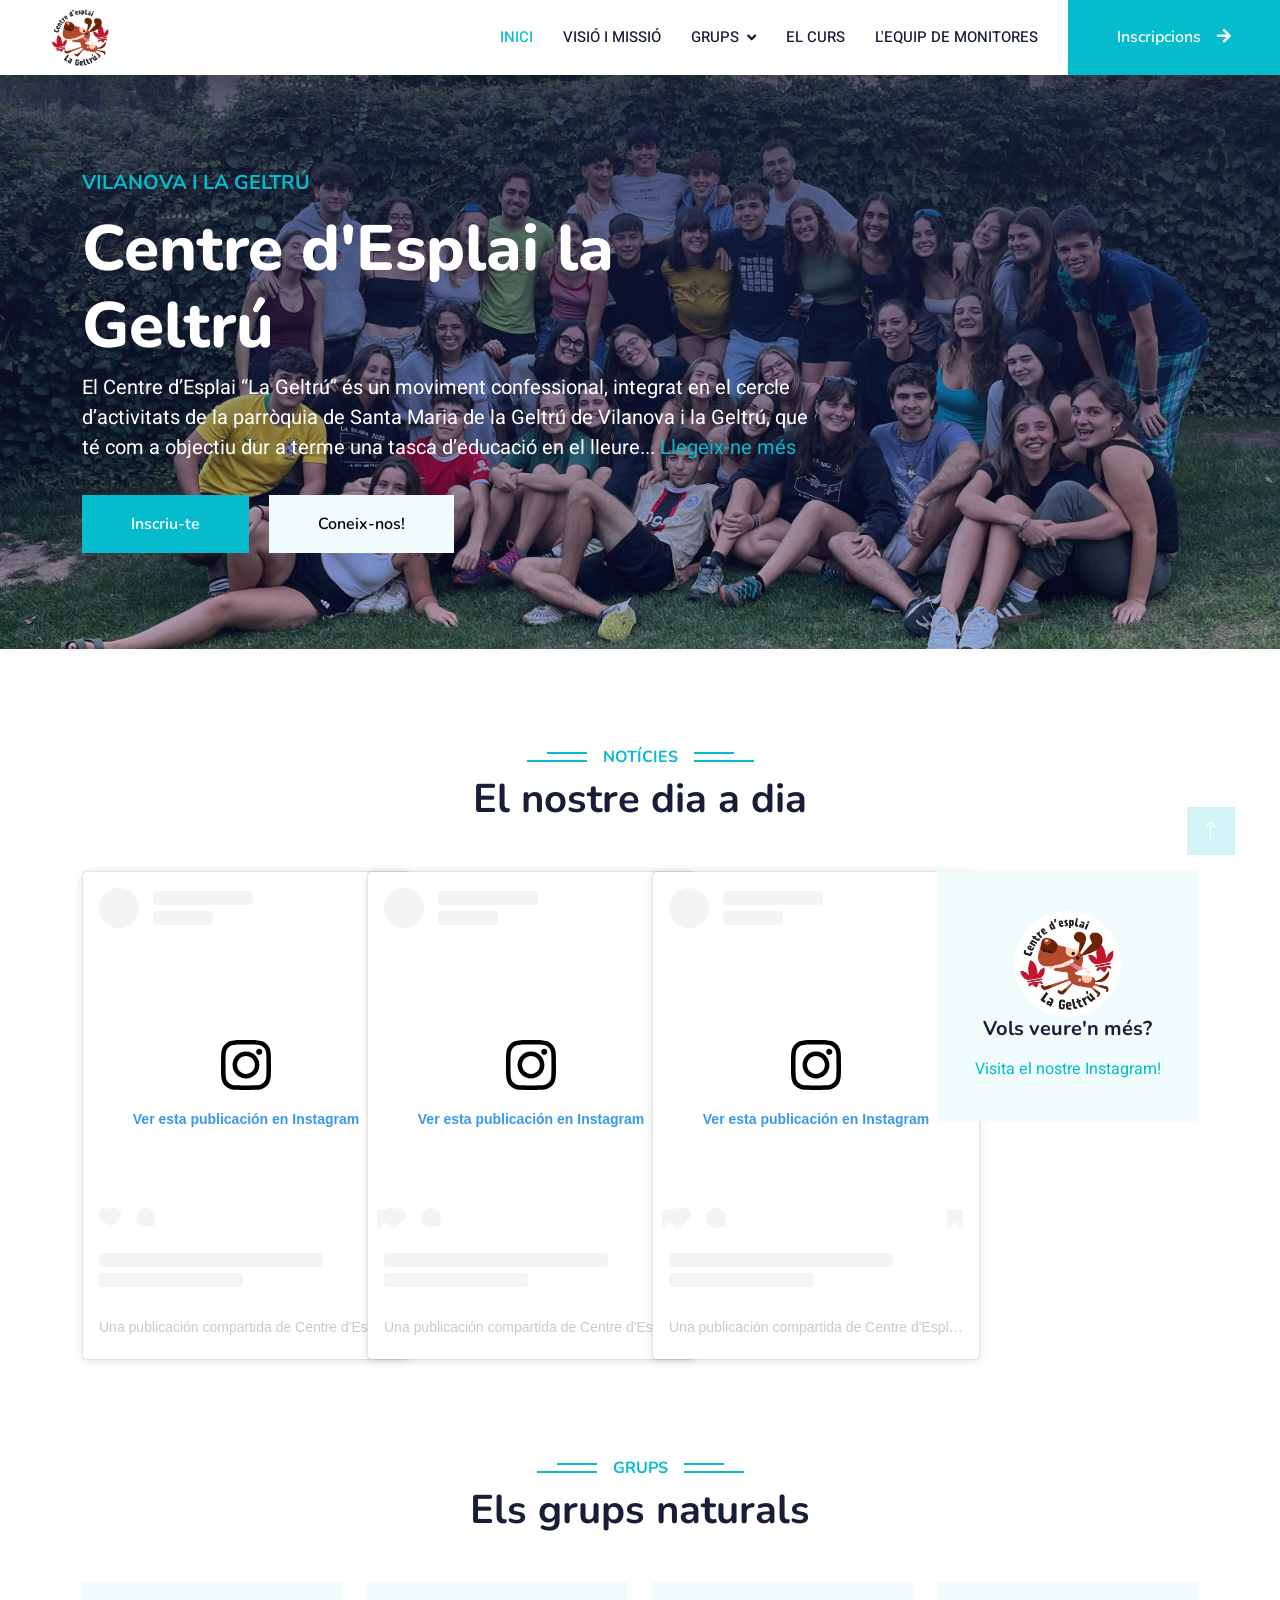
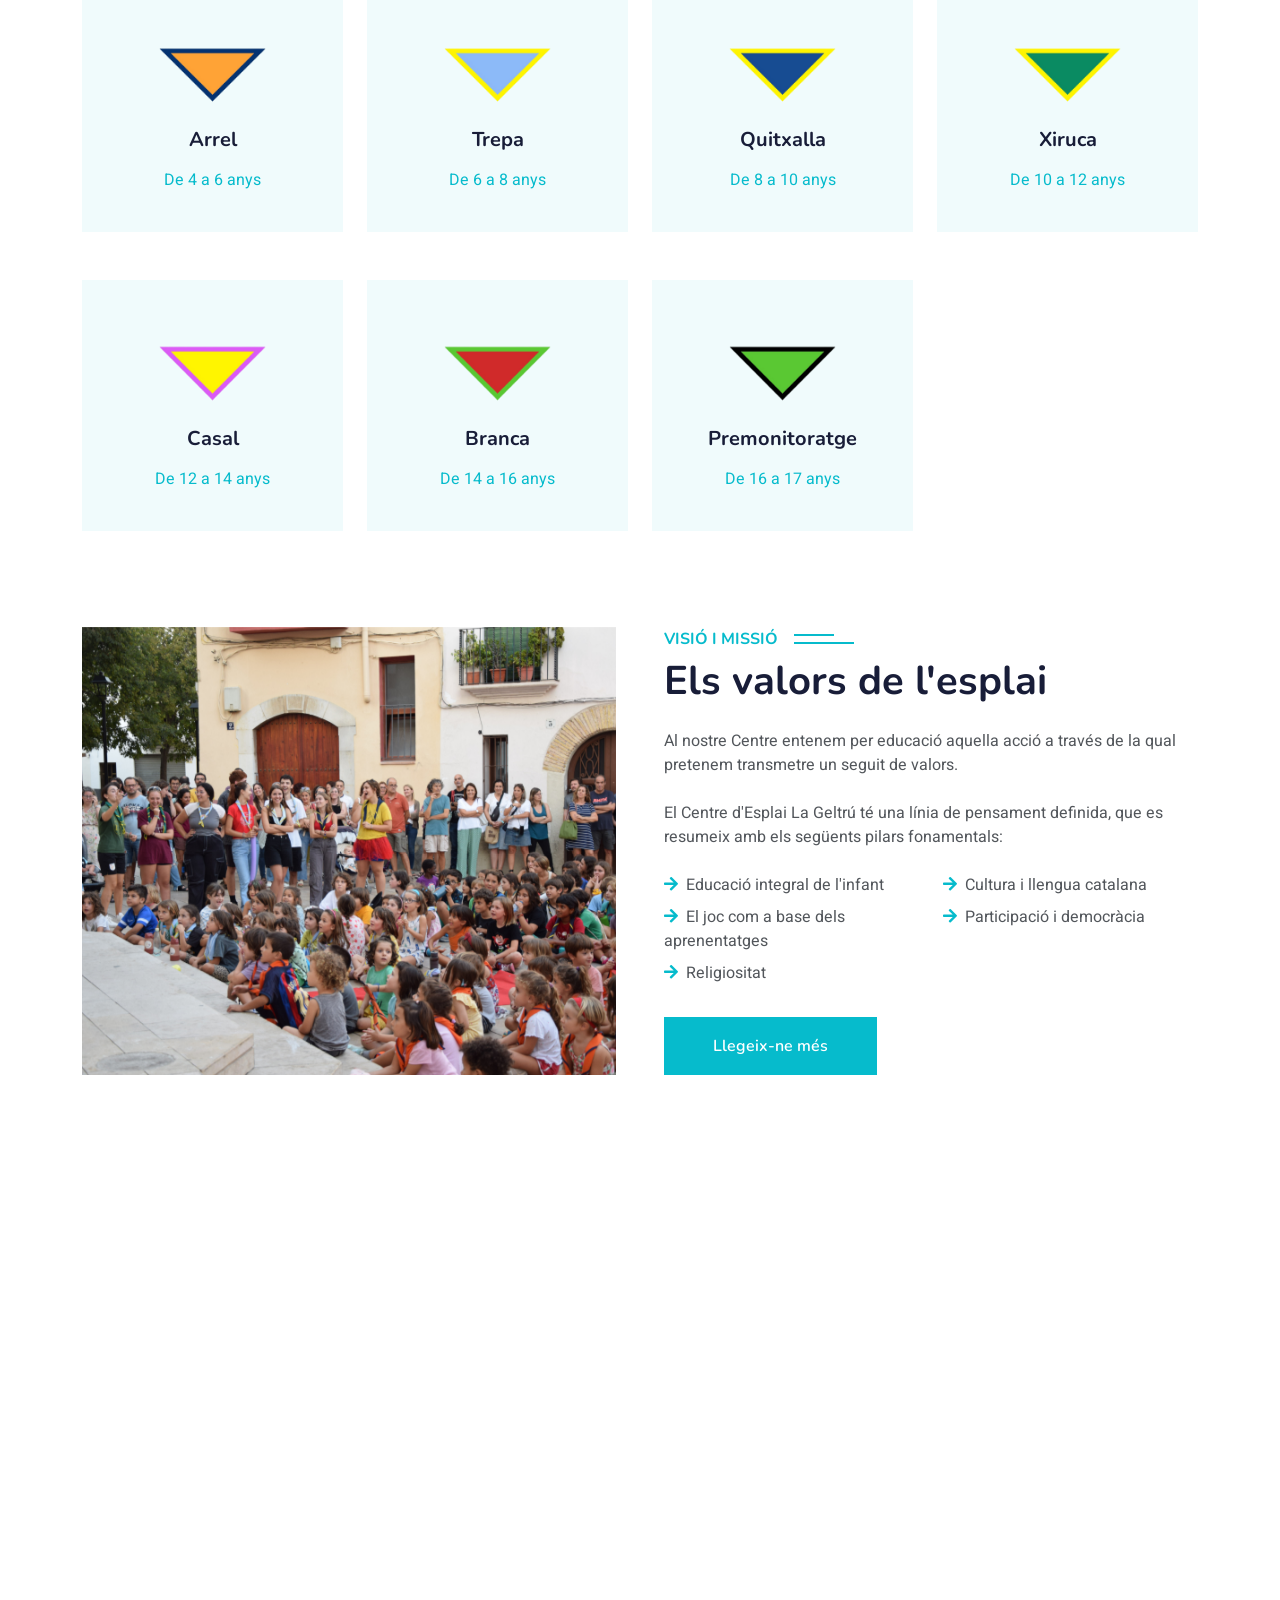
==== commit 17578767: "insta" ====
--- a/index.html
+++ b/index.html
@@ -102,11 +102,11 @@
 
         <div class="row g-4">
                 <div class="col-lg-3 col-sm-6 wow fadeInUp" data-wow-delay="0.1s">
-                    <blockquote class="instagram-media" data-instgrm-permalink="https://www.instagram.com/p/DMObCTNoIA0/?utm_source=ig_embed&amp;utm_campaign=loading" data-instgrm-version="14" style=" background:#FFF; border:0; border-radius:3px; box-shadow:0 0 1px 0 rgba(0,0,0,0.5),0 1px 10px 0 rgba(0,0,0,0.15); margin: 1px; max-width:540px; min-width:326px; padding:0; width:99.375%; width:-webkit-calc(100% - 2px); width:calc(100% - 2px);"><div style="padding:16px;"> <a href="https://www.instagram.com/p/DMObCTNoIA0/?utm_source=ig_embed&amp;utm_campaign=loading" style=" background:#FFFFFF; line-height:0; padding:0 0; text-align:center; text-decoration:none; width:100%;" target="_blank"> <div style=" display: flex; flex-direction: row; align-items: center;"> <div style="background-color: #F4F4F4; border-radius: 50%; flex-grow: 0; height: 40px; margin-right: 14px; width: 40px;"></div> <div style="display: flex; flex-direction: column; flex-grow: 1; justify-content: center;"> <div style=" background-color: #F4F4F4; border-radius: 4px; flex-grow: 0; height: 14px; margin-bottom: 6px; width: 100px;"></div> <div style=" background-color: #F4F4F4; border-radius: 4px; flex-grow: 0; height: 14px; width: 60px;"></div></div></div><div style="padding: 19% 0;"></div> <div style="display:block; height:50px; margin:0 auto 12px; width:50px;"><svg width="50px" height="50px" viewBox="0 0 60 60" version="1.1" xmlns="https://www.w3.org/2000/svg" xmlns:xlink="https://www.w3.org/1999/xlink"><g stroke="none" stroke-width="1" fill="none" fill-rule="evenodd"><g transform="translate(-511.000000, -20.000000)" fill="#000000"><g><path d="M556.869,30.41 C554.814,30.41 553.148,32.076 553.148,34.131 C553.148,36.186 554.814,37.852 556.869,37.852 C558.924,37.852 560.59,36.186 560.59,34.131 C560.59,32.076 558.924,30.41 556.869,30.41 M541,60.657 C535.114,60.657 530.342,55.887 530.342,50 C530.342,44.114 535.114,39.342 541,39.342 C546.887,39.342 551.658,44.114 551.658,50 C551.658,55.887 546.887,60.657 541,60.657 M541,33.886 C532.1,33.886 524.886,41.1 524.886,50 C524.886,58.899 532.1,66.113 541,66.113 C549.9,66.113 557.115,58.899 557.115,50 C557.115,41.1 549.9,33.886 541,33.886 M565.378,62.101 C565.244,65.022 564.756,66.606 564.346,67.663 C563.803,69.06 563.154,70.057 562.106,71.106 C561.058,72.155 560.06,72.803 558.662,73.347 C557.607,73.757 556.021,74.244 553.102,74.378 C549.944,74.521 548.997,74.552 541,74.552 C533.003,74.552 532.056,74.521 528.898,74.378 C525.979,74.244 524.393,73.757 523.338,73.347 C521.94,72.803 520.942,72.155 519.894,71.106 C518.846,70.057 518.197,69.06 517.654,67.663 C517.244,66.606 516.755,65.022 516.623,62.101 C516.479,58.943 516.448,57.996 516.448,50 C516.448,42.003 516.479,41.056 516.623,37.899 C516.755,34.978 517.244,33.391 517.654,32.338 C518.197,30.938 518.846,29.942 519.894,28.894 C520.942,27.846 521.94,27.196 523.338,26.654 C524.393,26.244 525.979,25.756 528.898,25.623 C532.057,25.479 533.004,25.448 541,25.448 C548.997,25.448 549.943,25.479 553.102,25.623 C556.021,25.756 557.607,26.244 558.662,26.654 C560.06,27.196 561.058,27.846 562.106,28.894 C563.154,29.942 563.803,30.938 564.346,32.338 C564.756,33.391 565.244,34.978 565.378,37.899 C565.522,41.056 565.552,42.003 565.552,50 C565.552,57.996 565.522,58.943 565.378,62.101 M570.82,37.631 C570.674,34.438 570.167,32.258 569.425,30.349 C568.659,28.377 567.633,26.702 565.965,25.035 C564.297,23.368 562.623,22.342 560.652,21.575 C558.743,20.834 556.562,20.326 553.369,20.18 C550.169,20.033 549.148,20 541,20 C532.853,20 531.831,20.033 528.631,20.18 C525.438,20.326 523.257,20.834 521.349,21.575 C519.376,22.342 517.703,23.368 516.035,25.035 C514.368,26.702 513.342,28.377 512.574,30.349 C511.834,32.258 511.326,34.438 511.181,37.631 C511.035,40.831 511,41.851 511,50 C511,58.147 511.035,59.17 511.181,62.369 C511.326,65.562 511.834,67.743 512.574,69.651 C513.342,71.625 514.368,73.296 516.035,74.965 C517.703,76.634 519.376,77.658 521.349,78.425 C523.257,79.167 525.438,79.673 528.631,79.82 C531.831,79.965 532.853,80.001 541,80.001 C549.148,80.001 550.169,79.965 553.369,79.82 C556.562,79.673 558.743,79.167 560.652,78.425 C562.623,77.658 564.297,76.634 565.965,74.965 C567.633,73.296 568.659,71.625 569.425,69.651 C570.167,67.743 570.674,65.562 570.82,62.369 C570.966,59.17 571,58.147 571,50 C571,41.851 570.966,40.831 570.82,37.631"></path></g></g></g></svg></div><div style="padding-top: 8px;"> <div style=" color:#3897f0; font-family:Arial,sans-serif; font-size:14px; font-style:normal; font-weight:550; line-height:18px;">Ver esta publicación en Instagram</div></div><div style="padding: 12.5% 0;"></div> <div style="display: flex; flex-direction: row; margin-bottom: 14px; align-items: center;"><div> <div style="background-color: #F4F4F4; border-radius: 50%; height: 12.5px; width: 12.5px; transform: translateX(0px) translateY(7px);"></div> <div style="background-color: #F4F4F4; height: 12.5px; transform: rotate(-45deg) translateX(3px) translateY(1px); width: 12.5px; flex-grow: 0; margin-right: 14px; margin-left: 2px;"></div> <div style="background-color: #F4F4F4; border-radius: 50%; height: 12.5px; width: 12.5px; transform: translateX(9px) translateY(-18px);"></div></div><div style="margin-left: 8px;"> <div style=" background-color: #F4F4F4; border-radius: 50%; flex-grow: 0; height: 20px; width: 20px;"></div> <div style=" width: 0; height: 0; border-top: 2px solid transparent; border-left: 6px solid #f4f4f4; border-bottom: 2px solid transparent; transform: translateX(16px) translateY(-4px) rotate(30deg)"></div></div><div style="margin-left: auto;"> <div style=" width: 0px; border-top: 8px solid #F4F4F4; border-right: 8px solid transparent; transform: translateY(16px);"></div> <div style=" background-color: #F4F4F4; flex-grow: 0; height: 12px; width: 16px; transform: translateY(-4px);"></div> <div style=" width: 0; height: 0; border-top: 8px solid #F4F4F4; border-left: 8px solid transparent; transform: translateY(-4px) translateX(8px);"></div></div></div> <div style="display: flex; flex-direction: column; flex-grow: 1; justify-content: center; margin-bottom: 24px;"> <div style=" background-color: #F4F4F4; border-radius: 4px; flex-grow: 0; height: 14px; margin-bottom: 6px; width: 224px;"></div> <div style=" background-color: #F4F4F4; border-radius: 4px; flex-grow: 0; height: 14px; width: 144px;"></div></div></a><p style=" color:#c9c8cd; font-family:Arial,sans-serif; font-size:14px; line-height:17px; margin-bottom:0; margin-top:8px; overflow:hidden; padding:8px 0 7px; text-align:center; text-overflow:ellipsis; white-space:nowrap;"><a href="https://www.instagram.com/p/DMObCTNoIA0/?utm_source=ig_embed&amp;utm_campaign=loading" style=" color:#c9c8cd; font-family:Arial,sans-serif; font-size:14px; font-style:normal; font-weight:normal; line-height:17px; text-decoration:none;" target="_blank">Una publicación compartida de Centre d&#39;Esplai &#34;La Geltrú&#34; (@celageltru)</a></p></div></blockquote>
+                    <blockquote class="instagram-media" data-instgrm-permalink="https://www.instagram.com/p/DRt36YbjOav/?utm_source=ig_embed&amp;utm_campaign=loading" data-instgrm-version="14" style=" background:#FFF; border:0; border-radius:3px; box-shadow:0 0 1px 0 rgba(0,0,0,0.5),0 1px 10px 0 rgba(0,0,0,0.15); margin: 1px; max-width:540px; min-width:326px; padding:0; width:99.375%; width:-webkit-calc(100% - 2px); width:calc(100% - 2px);"><div style="padding:16px;"> <a href="https://www.instagram.com/p/DRt36YbjOav/?utm_source=ig_embed&amp;utm_campaign=loading" style=" background:#FFFFFF; line-height:0; padding:0 0; text-align:center; text-decoration:none; width:100%;" target="_blank"> <div style=" display: flex; flex-direction: row; align-items: center;"> <div style="background-color: #F4F4F4; border-radius: 50%; flex-grow: 0; height: 40px; margin-right: 14px; width: 40px;"></div> <div style="display: flex; flex-direction: column; flex-grow: 1; justify-content: center;"> <div style=" background-color: #F4F4F4; border-radius: 4px; flex-grow: 0; height: 14px; margin-bottom: 6px; width: 100px;"></div> <div style=" background-color: #F4F4F4; border-radius: 4px; flex-grow: 0; height: 14px; width: 60px;"></div></div></div><div style="padding: 19% 0;"></div> <div style="display:block; height:50px; margin:0 auto 12px; width:50px;"><svg width="50px" height="50px" viewBox="0 0 60 60" version="1.1" xmlns="https://www.w3.org/2000/svg" xmlns:xlink="https://www.w3.org/1999/xlink"><g stroke="none" stroke-width="1" fill="none" fill-rule="evenodd"><g transform="translate(-511.000000, -20.000000)" fill="#000000"><g><path d="M556.869,30.41 C554.814,30.41 553.148,32.076 553.148,34.131 C553.148,36.186 554.814,37.852 556.869,37.852 C558.924,37.852 560.59,36.186 560.59,34.131 C560.59,32.076 558.924,30.41 556.869,30.41 M541,60.657 C535.114,60.657 530.342,55.887 530.342,50 C530.342,44.114 535.114,39.342 541,39.342 C546.887,39.342 551.658,44.114 551.658,50 C551.658,55.887 546.887,60.657 541,60.657 M541,33.886 C532.1,33.886 524.886,41.1 524.886,50 C524.886,58.899 532.1,66.113 541,66.113 C549.9,66.113 557.115,58.899 557.115,50 C557.115,41.1 549.9,33.886 541,33.886 M565.378,62.101 C565.244,65.022 564.756,66.606 564.346,67.663 C563.803,69.06 563.154,70.057 562.106,71.106 C561.058,72.155 560.06,72.803 558.662,73.347 C557.607,73.757 556.021,74.244 553.102,74.378 C549.944,74.521 548.997,74.552 541,74.552 C533.003,74.552 532.056,74.521 528.898,74.378 C525.979,74.244 524.393,73.757 523.338,73.347 C521.94,72.803 520.942,72.155 519.894,71.106 C518.846,70.057 518.197,69.06 517.654,67.663 C517.244,66.606 516.755,65.022 516.623,62.101 C516.479,58.943 516.448,57.996 516.448,50 C516.448,42.003 516.479,41.056 516.623,37.899 C516.755,34.978 517.244,33.391 517.654,32.338 C518.197,30.938 518.846,29.942 519.894,28.894 C520.942,27.846 521.94,27.196 523.338,26.654 C524.393,26.244 525.979,25.756 528.898,25.623 C532.057,25.479 533.004,25.448 541,25.448 C548.997,25.448 549.943,25.479 553.102,25.623 C556.021,25.756 557.607,26.244 558.662,26.654 C560.06,27.196 561.058,27.846 562.106,28.894 C563.154,29.942 563.803,30.938 564.346,32.338 C564.756,33.391 565.244,34.978 565.378,37.899 C565.522,41.056 565.552,42.003 565.552,50 C565.552,57.996 565.522,58.943 565.378,62.101 M570.82,37.631 C570.674,34.438 570.167,32.258 569.425,30.349 C568.659,28.377 567.633,26.702 565.965,25.035 C564.297,23.368 562.623,22.342 560.652,21.575 C558.743,20.834 556.562,20.326 553.369,20.18 C550.169,20.033 549.148,20 541,20 C532.853,20 531.831,20.033 528.631,20.18 C525.438,20.326 523.257,20.834 521.349,21.575 C519.376,22.342 517.703,23.368 516.035,25.035 C514.368,26.702 513.342,28.377 512.574,30.349 C511.834,32.258 511.326,34.438 511.181,37.631 C511.035,40.831 511,41.851 511,50 C511,58.147 511.035,59.17 511.181,62.369 C511.326,65.562 511.834,67.743 512.574,69.651 C513.342,71.625 514.368,73.296 516.035,74.965 C517.703,76.634 519.376,77.658 521.349,78.425 C523.257,79.167 525.438,79.673 528.631,79.82 C531.831,79.965 532.853,80.001 541,80.001 C549.148,80.001 550.169,79.965 553.369,79.82 C556.562,79.673 558.743,79.167 560.652,78.425 C562.623,77.658 564.297,76.634 565.965,74.965 C567.633,73.296 568.659,71.625 569.425,69.651 C570.167,67.743 570.674,65.562 570.82,62.369 C570.966,59.17 571,58.147 571,50 C571,41.851 570.966,40.831 570.82,37.631"></path></g></g></g></svg></div><div style="padding-top: 8px;"> <div style=" color:#3897f0; font-family:Arial,sans-serif; font-size:14px; font-style:normal; font-weight:550; line-height:18px;">Ver esta publicación en Instagram</div></div><div style="padding: 12.5% 0;"></div> <div style="display: flex; flex-direction: row; margin-bottom: 14px; align-items: center;"><div> <div style="background-color: #F4F4F4; border-radius: 50%; height: 12.5px; width: 12.5px; transform: translateX(0px) translateY(7px);"></div> <div style="background-color: #F4F4F4; height: 12.5px; transform: rotate(-45deg) translateX(3px) translateY(1px); width: 12.5px; flex-grow: 0; margin-right: 14px; margin-left: 2px;"></div> <div style="background-color: #F4F4F4; border-radius: 50%; height: 12.5px; width: 12.5px; transform: translateX(9px) translateY(-18px);"></div></div><div style="margin-left: 8px;"> <div style=" background-color: #F4F4F4; border-radius: 50%; flex-grow: 0; height: 20px; width: 20px;"></div> <div style=" width: 0; height: 0; border-top: 2px solid transparent; border-left: 6px solid #f4f4f4; border-bottom: 2px solid transparent; transform: translateX(16px) translateY(-4px) rotate(30deg)"></div></div><div style="margin-left: auto;"> <div style=" width: 0px; border-top: 8px solid #F4F4F4; border-right: 8px solid transparent; transform: translateY(16px);"></div> <div style=" background-color: #F4F4F4; flex-grow: 0; height: 12px; width: 16px; transform: translateY(-4px);"></div> <div style=" width: 0; height: 0; border-top: 8px solid #F4F4F4; border-left: 8px solid transparent; transform: translateY(-4px) translateX(8px);"></div></div></div> <div style="display: flex; flex-direction: column; flex-grow: 1; justify-content: center; margin-bottom: 24px;"> <div style=" background-color: #F4F4F4; border-radius: 4px; flex-grow: 0; height: 14px; margin-bottom: 6px; width: 224px;"></div> <div style=" background-color: #F4F4F4; border-radius: 4px; flex-grow: 0; height: 14px; width: 144px;"></div></div></a><p style=" color:#c9c8cd; font-family:Arial,sans-serif; font-size:14px; line-height:17px; margin-bottom:0; margin-top:8px; overflow:hidden; padding:8px 0 7px; text-align:center; text-overflow:ellipsis; white-space:nowrap;"><a href="https://www.instagram.com/p/DRt36YbjOav/?utm_source=ig_embed&amp;utm_campaign=loading" style=" color:#c9c8cd; font-family:Arial,sans-serif; font-size:14px; font-style:normal; font-weight:normal; line-height:17px; text-decoration:none;" target="_blank">Una publicación compartida de Centre d&#39;Esplai &#34;La Geltrú&#34; (@celageltru)</a></p></div></blockquote>
 <script async src="//www.instagram.com/embed.js"></script>
                 </div>
                 <div class="col-lg-3 col-sm-6 wow fadeInUp" data-wow-delay="0.3s">
-                    <blockquote class="instagram-media" data-instgrm-permalink="https://www.instagram.com/p/DMObCTNoIA0/?utm_source=ig_embed&amp;utm_campaign=loading" data-instgrm-version="14" style=" background:#FFF; border:0; border-radius:3px; box-shadow:0 0 1px 0 rgba(0,0,0,0.5),0 1px 10px 0 rgba(0,0,0,0.15); margin: 1px; max-width:540px; min-width:326px; padding:0; width:99.375%; width:-webkit-calc(100% - 2px); width:calc(100% - 2px);"><div style="padding:16px;"> <a href="https://www.instagram.com/p/DMObCTNoIA0/?utm_source=ig_embed&amp;utm_campaign=loading" style=" background:#FFFFFF; line-height:0; padding:0 0; text-align:center; text-decoration:none; width:100%;" target="_blank"> <div style=" display: flex; flex-direction: row; align-items: center;"> <div style="background-color: #F4F4F4; border-radius: 50%; flex-grow: 0; height: 40px; margin-right: 14px; width: 40px;"></div> <div style="display: flex; flex-direction: column; flex-grow: 1; justify-content: center;"> <div style=" background-color: #F4F4F4; border-radius: 4px; flex-grow: 0; height: 14px; margin-bottom: 6px; width: 100px;"></div> <div style=" background-color: #F4F4F4; border-radius: 4px; flex-grow: 0; height: 14px; width: 60px;"></div></div></div><div style="padding: 19% 0;"></div> <div style="display:block; height:50px; margin:0 auto 12px; width:50px;"><svg width="50px" height="50px" viewBox="0 0 60 60" version="1.1" xmlns="https://www.w3.org/2000/svg" xmlns:xlink="https://www.w3.org/1999/xlink"><g stroke="none" stroke-width="1" fill="none" fill-rule="evenodd"><g transform="translate(-511.000000, -20.000000)" fill="#000000"><g><path d="M556.869,30.41 C554.814,30.41 553.148,32.076 553.148,34.131 C553.148,36.186 554.814,37.852 556.869,37.852 C558.924,37.852 560.59,36.186 560.59,34.131 C560.59,32.076 558.924,30.41 556.869,30.41 M541,60.657 C535.114,60.657 530.342,55.887 530.342,50 C530.342,44.114 535.114,39.342 541,39.342 C546.887,39.342 551.658,44.114 551.658,50 C551.658,55.887 546.887,60.657 541,60.657 M541,33.886 C532.1,33.886 524.886,41.1 524.886,50 C524.886,58.899 532.1,66.113 541,66.113 C549.9,66.113 557.115,58.899 557.115,50 C557.115,41.1 549.9,33.886 541,33.886 M565.378,62.101 C565.244,65.022 564.756,66.606 564.346,67.663 C563.803,69.06 563.154,70.057 562.106,71.106 C561.058,72.155 560.06,72.803 558.662,73.347 C557.607,73.757 556.021,74.244 553.102,74.378 C549.944,74.521 548.997,74.552 541,74.552 C533.003,74.552 532.056,74.521 528.898,74.378 C525.979,74.244 524.393,73.757 523.338,73.347 C521.94,72.803 520.942,72.155 519.894,71.106 C518.846,70.057 518.197,69.06 517.654,67.663 C517.244,66.606 516.755,65.022 516.623,62.101 C516.479,58.943 516.448,57.996 516.448,50 C516.448,42.003 516.479,41.056 516.623,37.899 C516.755,34.978 517.244,33.391 517.654,32.338 C518.197,30.938 518.846,29.942 519.894,28.894 C520.942,27.846 521.94,27.196 523.338,26.654 C524.393,26.244 525.979,25.756 528.898,25.623 C532.057,25.479 533.004,25.448 541,25.448 C548.997,25.448 549.943,25.479 553.102,25.623 C556.021,25.756 557.607,26.244 558.662,26.654 C560.06,27.196 561.058,27.846 562.106,28.894 C563.154,29.942 563.803,30.938 564.346,32.338 C564.756,33.391 565.244,34.978 565.378,37.899 C565.522,41.056 565.552,42.003 565.552,50 C565.552,57.996 565.522,58.943 565.378,62.101 M570.82,37.631 C570.674,34.438 570.167,32.258 569.425,30.349 C568.659,28.377 567.633,26.702 565.965,25.035 C564.297,23.368 562.623,22.342 560.652,21.575 C558.743,20.834 556.562,20.326 553.369,20.18 C550.169,20.033 549.148,20 541,20 C532.853,20 531.831,20.033 528.631,20.18 C525.438,20.326 523.257,20.834 521.349,21.575 C519.376,22.342 517.703,23.368 516.035,25.035 C514.368,26.702 513.342,28.377 512.574,30.349 C511.834,32.258 511.326,34.438 511.181,37.631 C511.035,40.831 511,41.851 511,50 C511,58.147 511.035,59.17 511.181,62.369 C511.326,65.562 511.834,67.743 512.574,69.651 C513.342,71.625 514.368,73.296 516.035,74.965 C517.703,76.634 519.376,77.658 521.349,78.425 C523.257,79.167 525.438,79.673 528.631,79.82 C531.831,79.965 532.853,80.001 541,80.001 C549.148,80.001 550.169,79.965 553.369,79.82 C556.562,79.673 558.743,79.167 560.652,78.425 C562.623,77.658 564.297,76.634 565.965,74.965 C567.633,73.296 568.659,71.625 569.425,69.651 C570.167,67.743 570.674,65.562 570.82,62.369 C570.966,59.17 571,58.147 571,50 C571,41.851 570.966,40.831 570.82,37.631"></path></g></g></g></svg></div><div style="padding-top: 8px;"> <div style=" color:#3897f0; font-family:Arial,sans-serif; font-size:14px; font-style:normal; font-weight:550; line-height:18px;">Ver esta publicación en Instagram</div></div><div style="padding: 12.5% 0;"></div> <div style="display: flex; flex-direction: row; margin-bottom: 14px; align-items: center;"><div> <div style="background-color: #F4F4F4; border-radius: 50%; height: 12.5px; width: 12.5px; transform: translateX(0px) translateY(7px);"></div> <div style="background-color: #F4F4F4; height: 12.5px; transform: rotate(-45deg) translateX(3px) translateY(1px); width: 12.5px; flex-grow: 0; margin-right: 14px; margin-left: 2px;"></div> <div style="background-color: #F4F4F4; border-radius: 50%; height: 12.5px; width: 12.5px; transform: translateX(9px) translateY(-18px);"></div></div><div style="margin-left: 8px;"> <div style=" background-color: #F4F4F4; border-radius: 50%; flex-grow: 0; height: 20px; width: 20px;"></div> <div style=" width: 0; height: 0; border-top: 2px solid transparent; border-left: 6px solid #f4f4f4; border-bottom: 2px solid transparent; transform: translateX(16px) translateY(-4px) rotate(30deg)"></div></div><div style="margin-left: auto;"> <div style=" width: 0px; border-top: 8px solid #F4F4F4; border-right: 8px solid transparent; transform: translateY(16px);"></div> <div style=" background-color: #F4F4F4; flex-grow: 0; height: 12px; width: 16px; transform: translateY(-4px);"></div> <div style=" width: 0; height: 0; border-top: 8px solid #F4F4F4; border-left: 8px solid transparent; transform: translateY(-4px) translateX(8px);"></div></div></div> <div style="display: flex; flex-direction: column; flex-grow: 1; justify-content: center; margin-bottom: 24px;"> <div style=" background-color: #F4F4F4; border-radius: 4px; flex-grow: 0; height: 14px; margin-bottom: 6px; width: 224px;"></div> <div style=" background-color: #F4F4F4; border-radius: 4px; flex-grow: 0; height: 14px; width: 144px;"></div></div></a><p style=" color:#c9c8cd; font-family:Arial,sans-serif; font-size:14px; line-height:17px; margin-bottom:0; margin-top:8px; overflow:hidden; padding:8px 0 7px; text-align:center; text-overflow:ellipsis; white-space:nowrap;"><a href="https://www.instagram.com/p/DMObCTNoIA0/?utm_source=ig_embed&amp;utm_campaign=loading" style=" color:#c9c8cd; font-family:Arial,sans-serif; font-size:14px; font-style:normal; font-weight:normal; line-height:17px; text-decoration:none;" target="_blank">Una publicación compartida de Centre d&#39;Esplai &#34;La Geltrú&#34; (@celageltru)</a></p></div></blockquote>
+                    <blockquote class="instagram-media" data-instgrm-permalink="https://www.instagram.com/p/DRrypXqDOSb/?utm_source=ig_embed&amp;utm_campaign=loading" data-instgrm-version="14" style=" background:#FFF; border:0; border-radius:3px; box-shadow:0 0 1px 0 rgba(0,0,0,0.5),0 1px 10px 0 rgba(0,0,0,0.15); margin: 1px; max-width:540px; min-width:326px; padding:0; width:99.375%; width:-webkit-calc(100% - 2px); width:calc(100% - 2px);"><div style="padding:16px;"> <a href="https://www.instagram.com/p/DRrypXqDOSb/?utm_source=ig_embed&amp;utm_campaign=loading" style=" background:#FFFFFF; line-height:0; padding:0 0; text-align:center; text-decoration:none; width:100%;" target="_blank"> <div style=" display: flex; flex-direction: row; align-items: center;"> <div style="background-color: #F4F4F4; border-radius: 50%; flex-grow: 0; height: 40px; margin-right: 14px; width: 40px;"></div> <div style="display: flex; flex-direction: column; flex-grow: 1; justify-content: center;"> <div style=" background-color: #F4F4F4; border-radius: 4px; flex-grow: 0; height: 14px; margin-bottom: 6px; width: 100px;"></div> <div style=" background-color: #F4F4F4; border-radius: 4px; flex-grow: 0; height: 14px; width: 60px;"></div></div></div><div style="padding: 19% 0;"></div> <div style="display:block; height:50px; margin:0 auto 12px; width:50px;"><svg width="50px" height="50px" viewBox="0 0 60 60" version="1.1" xmlns="https://www.w3.org/2000/svg" xmlns:xlink="https://www.w3.org/1999/xlink"><g stroke="none" stroke-width="1" fill="none" fill-rule="evenodd"><g transform="translate(-511.000000, -20.000000)" fill="#000000"><g><path d="M556.869,30.41 C554.814,30.41 553.148,32.076 553.148,34.131 C553.148,36.186 554.814,37.852 556.869,37.852 C558.924,37.852 560.59,36.186 560.59,34.131 C560.59,32.076 558.924,30.41 556.869,30.41 M541,60.657 C535.114,60.657 530.342,55.887 530.342,50 C530.342,44.114 535.114,39.342 541,39.342 C546.887,39.342 551.658,44.114 551.658,50 C551.658,55.887 546.887,60.657 541,60.657 M541,33.886 C532.1,33.886 524.886,41.1 524.886,50 C524.886,58.899 532.1,66.113 541,66.113 C549.9,66.113 557.115,58.899 557.115,50 C557.115,41.1 549.9,33.886 541,33.886 M565.378,62.101 C565.244,65.022 564.756,66.606 564.346,67.663 C563.803,69.06 563.154,70.057 562.106,71.106 C561.058,72.155 560.06,72.803 558.662,73.347 C557.607,73.757 556.021,74.244 553.102,74.378 C549.944,74.521 548.997,74.552 541,74.552 C533.003,74.552 532.056,74.521 528.898,74.378 C525.979,74.244 524.393,73.757 523.338,73.347 C521.94,72.803 520.942,72.155 519.894,71.106 C518.846,70.057 518.197,69.06 517.654,67.663 C517.244,66.606 516.755,65.022 516.623,62.101 C516.479,58.943 516.448,57.996 516.448,50 C516.448,42.003 516.479,41.056 516.623,37.899 C516.755,34.978 517.244,33.391 517.654,32.338 C518.197,30.938 518.846,29.942 519.894,28.894 C520.942,27.846 521.94,27.196 523.338,26.654 C524.393,26.244 525.979,25.756 528.898,25.623 C532.057,25.479 533.004,25.448 541,25.448 C548.997,25.448 549.943,25.479 553.102,25.623 C556.021,25.756 557.607,26.244 558.662,26.654 C560.06,27.196 561.058,27.846 562.106,28.894 C563.154,29.942 563.803,30.938 564.346,32.338 C564.756,33.391 565.244,34.978 565.378,37.899 C565.522,41.056 565.552,42.003 565.552,50 C565.552,57.996 565.522,58.943 565.378,62.101 M570.82,37.631 C570.674,34.438 570.167,32.258 569.425,30.349 C568.659,28.377 567.633,26.702 565.965,25.035 C564.297,23.368 562.623,22.342 560.652,21.575 C558.743,20.834 556.562,20.326 553.369,20.18 C550.169,20.033 549.148,20 541,20 C532.853,20 531.831,20.033 528.631,20.18 C525.438,20.326 523.257,20.834 521.349,21.575 C519.376,22.342 517.703,23.368 516.035,25.035 C514.368,26.702 513.342,28.377 512.574,30.349 C511.834,32.258 511.326,34.438 511.181,37.631 C511.035,40.831 511,41.851 511,50 C511,58.147 511.035,59.17 511.181,62.369 C511.326,65.562 511.834,67.743 512.574,69.651 C513.342,71.625 514.368,73.296 516.035,74.965 C517.703,76.634 519.376,77.658 521.349,78.425 C523.257,79.167 525.438,79.673 528.631,79.82 C531.831,79.965 532.853,80.001 541,80.001 C549.148,80.001 550.169,79.965 553.369,79.82 C556.562,79.673 558.743,79.167 560.652,78.425 C562.623,77.658 564.297,76.634 565.965,74.965 C567.633,73.296 568.659,71.625 569.425,69.651 C570.167,67.743 570.674,65.562 570.82,62.369 C570.966,59.17 571,58.147 571,50 C571,41.851 570.966,40.831 570.82,37.631"></path></g></g></g></svg></div><div style="padding-top: 8px;"> <div style=" color:#3897f0; font-family:Arial,sans-serif; font-size:14px; font-style:normal; font-weight:550; line-height:18px;">Ver esta publicación en Instagram</div></div><div style="padding: 12.5% 0;"></div> <div style="display: flex; flex-direction: row; margin-bottom: 14px; align-items: center;"><div> <div style="background-color: #F4F4F4; border-radius: 50%; height: 12.5px; width: 12.5px; transform: translateX(0px) translateY(7px);"></div> <div style="background-color: #F4F4F4; height: 12.5px; transform: rotate(-45deg) translateX(3px) translateY(1px); width: 12.5px; flex-grow: 0; margin-right: 14px; margin-left: 2px;"></div> <div style="background-color: #F4F4F4; border-radius: 50%; height: 12.5px; width: 12.5px; transform: translateX(9px) translateY(-18px);"></div></div><div style="margin-left: 8px;"> <div style=" background-color: #F4F4F4; border-radius: 50%; flex-grow: 0; height: 20px; width: 20px;"></div> <div style=" width: 0; height: 0; border-top: 2px solid transparent; border-left: 6px solid #f4f4f4; border-bottom: 2px solid transparent; transform: translateX(16px) translateY(-4px) rotate(30deg)"></div></div><div style="margin-left: auto;"> <div style=" width: 0px; border-top: 8px solid #F4F4F4; border-right: 8px solid transparent; transform: translateY(16px);"></div> <div style=" background-color: #F4F4F4; flex-grow: 0; height: 12px; width: 16px; transform: translateY(-4px);"></div> <div style=" width: 0; height: 0; border-top: 8px solid #F4F4F4; border-left: 8px solid transparent; transform: translateY(-4px) translateX(8px);"></div></div></div> <div style="display: flex; flex-direction: column; flex-grow: 1; justify-content: center; margin-bottom: 24px;"> <div style=" background-color: #F4F4F4; border-radius: 4px; flex-grow: 0; height: 14px; margin-bottom: 6px; width: 224px;"></div> <div style=" background-color: #F4F4F4; border-radius: 4px; flex-grow: 0; height: 14px; width: 144px;"></div></div></a><p style=" color:#c9c8cd; font-family:Arial,sans-serif; font-size:14px; line-height:17px; margin-bottom:0; margin-top:8px; overflow:hidden; padding:8px 0 7px; text-align:center; text-overflow:ellipsis; white-space:nowrap;"><a href="https://www.instagram.com/p/DRrypXqDOSb/?utm_source=ig_embed&amp;utm_campaign=loading" style=" color:#c9c8cd; font-family:Arial,sans-serif; font-size:14px; font-style:normal; font-weight:normal; line-height:17px; text-decoration:none;" target="_blank">Una publicación compartida de Centre d&#39;Esplai &#34;La Geltrú&#34; (@celageltru)</a></p></div></blockquote>
 <script async src="//www.instagram.com/embed.js"></script>
                 </div>
                 <div class="col-lg-3 col-sm-6 wow fadeInUp" data-wow-delay="0.5s">
@@ -125,7 +125,7 @@
                     </a>
                 </div>
         </div>
-    </div>
+    </div></div>
 <!-- Instagram End -->
  
 
@@ -264,7 +264,8 @@
 
 
 
-    <!-- Footer Start -->
+ 
+<!-- Footer Start -->
     <div class="container-fluid bg-dark text-light footer pt-5 mt-5 wow fadeIn" data-wow-delay="0.1s">
         <div class="container py-5">
             <div class="row g-5">
